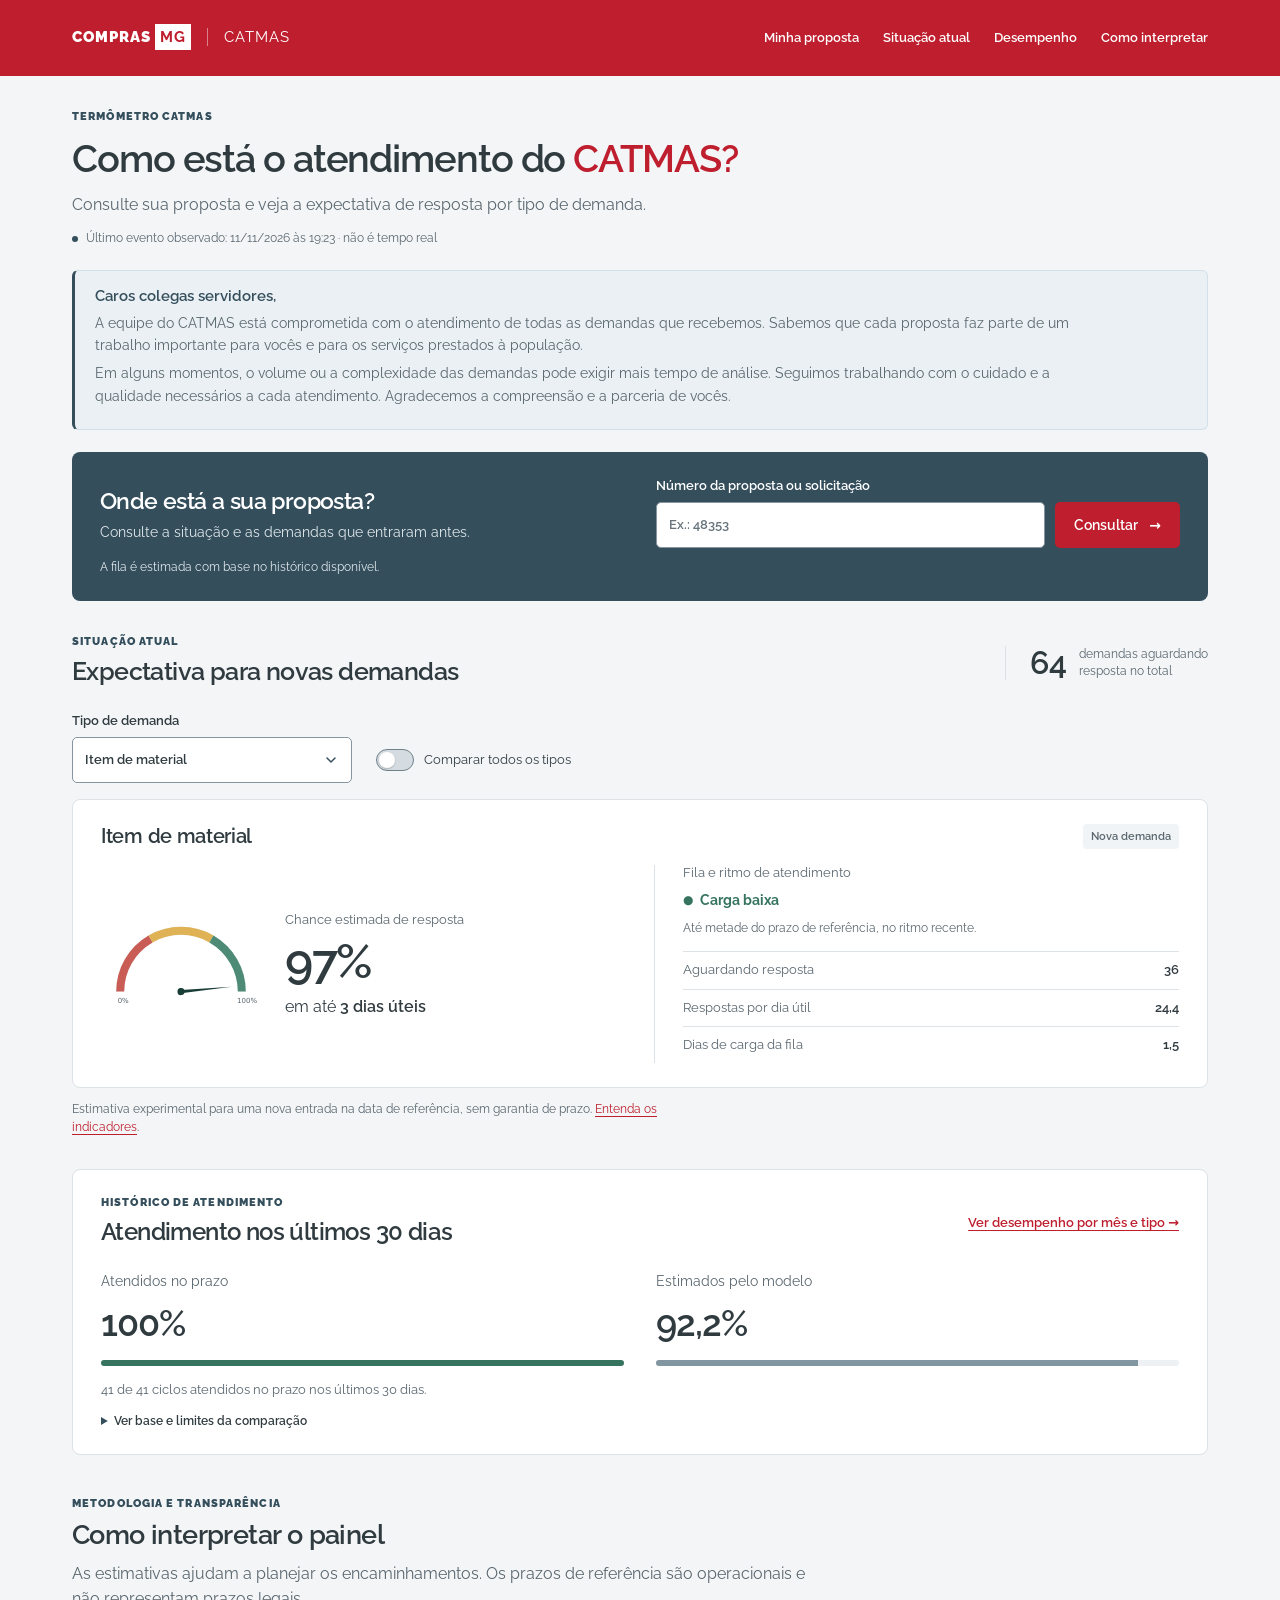
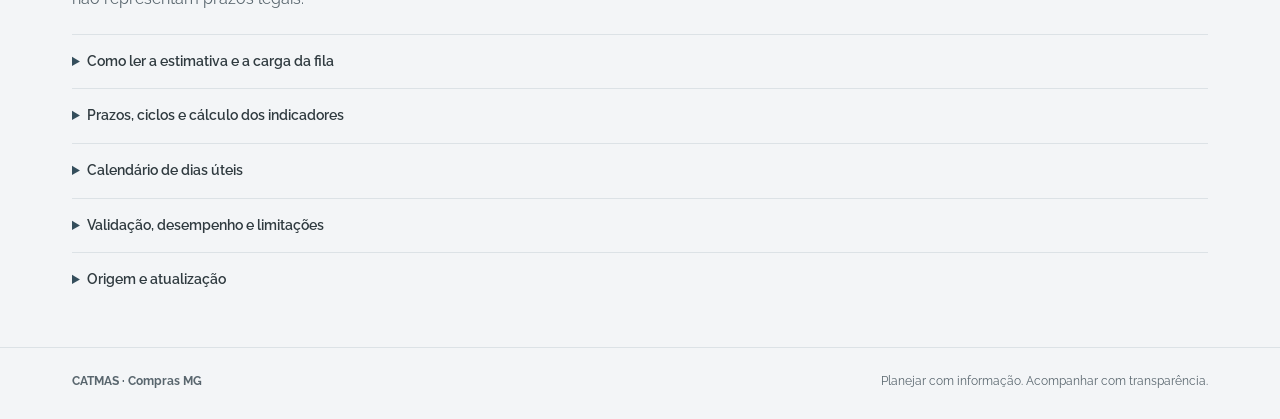
==== index.html @ 9c38213d "Mantém uma única mensagem aos colegas servidores Retoma o tom do texto original em dois parágrafos v" ====
<!doctype html>
<html lang="pt-BR">
<head>
  <meta charset="utf-8">
  <meta name="viewport" content="width=device-width,initial-scale=1">
  <title>Termômetro CATMAS · Compras MG</title>
  <meta name="description" content="Consulte sua proposta e acompanhe a expectativa de resposta e o atendimento do CATMAS de Minas Gerais.">
  <link rel="preconnect" href="https://fonts.googleapis.com">
  <link rel="preconnect" href="https://fonts.gstatic.com" crossorigin>
  <link href="https://fonts.googleapis.com/css2?family=Raleway:wght@400;600;900&display=swap" rel="stylesheet">
  <link rel="stylesheet" href="style.css?v=20261112-mensagem-1">
  <link rel="stylesheet" href="tema-catmas.css?v=20261112-layout-1">
</head>
<body>
<a class="skip-link" href="#conteudo">Ir para o conteúdo</a>
<header><div class="header-inner"><a href="./" class="brand" aria-label="Compras MG · CATMAS">COMPRAS <b>MG</b><span>CATMAS</span></a><nav aria-label="Navegação principal"><a href="#consulta">Minha proposta</a><a href="#indicadores">Situação atual</a><a href="acompanhamento.html">Desempenho</a><a href="#metodo">Como interpretar</a></nav></div></header>
<main id="conteudo">
  <section class="intro" aria-labelledby="page-title">
    <div class="eyebrow">TERMÔMETRO CATMAS</div>
    <h1 id="page-title">Como está o atendimento do <em>CATMAS?</em></h1>
    <p>Consulte sua proposta e veja a expectativa de resposta por tipo de demanda.</p>
    <div class="stamp"><span class="dot" aria-hidden="true"></span><span id="reference" role="status">Carregando dados…</span></div>
  </section>

  <aside class="team-message" aria-labelledby="team-message-title">
    <h2 id="team-message-title">Caros colegas servidores,</h2>
    <p>A equipe do CATMAS está comprometida com o atendimento de todas as demandas que recebemos. Sabemos que cada proposta faz parte de um trabalho importante para vocês e para os serviços prestados à população.</p>
    <p>Em alguns momentos, o volume ou a complexidade das demandas pode exigir mais tempo de análise. Seguimos trabalhando com o cuidado e a qualidade necessários a cada atendimento. Agradecemos a compreensão e a parceria de vocês.</p>
  </aside>

  <section class="lookup" id="consulta" aria-labelledby="lookup-title">
    <div><h2 id="lookup-title">Onde está a sua proposta?</h2><p>Consulte a situação e as demandas que entraram antes.</p></div>
    <form id="form"><label for="number">Número da proposta ou solicitação<input id="number" name="numero" inputmode="numeric" pattern="[0-9]+" required placeholder="Ex.: 48353" maxlength="20" aria-describedby="lookup-help"></label><button type="submit" disabled>Consultar <span aria-hidden="true">→</span></button></form>
    <p class="lookup-help" id="lookup-help">A fila é estimada com base no histórico disponível.</p>
    <div id="answer" role="status" aria-live="polite"></div>
  </section>

  <section class="indicators" id="indicadores" aria-labelledby="indicators-title">
    <div class="section-heading"><div><div class="eyebrow">SITUAÇÃO ATUAL</div><h2 id="indicators-title">Expectativa para novas demandas</h2></div><p class="totalqueue"><strong id="allQueue">—</strong><span>demandas aguardando<br> resposta no total</span></p></div>
    <div class="view-controls"><label id="kindChoice" for="gaugeKind">Tipo de demanda<select id="gaugeKind"><option value="item_material">Item de material</option><option value="item_servico">Item de serviço</option><option value="material">Material</option><option value="servico">Serviço</option><option value="alteracao">Solicitação de alteração</option></select></label><label class="show-all-control"><input type="checkbox" id="showAll" role="switch" aria-controls="gaugeDashboard"><span>Comparar todos os tipos</span></label></div>
    <div class="dashboard single-view" id="gaugeDashboard" aria-busy="true">
      <article class="gaugecard" data-kind="item_material" aria-labelledby="title-item_material">
        <div class="cardhead"><h3 id="title-item_material">Item de material</h3><span class="card-kicker">Nova demanda</span></div>
        <div class="forecast">
          <div class="forecast-main">
            <div class="gaugewrap"><svg viewBox="0 0 500 290" role="img" aria-label="Item de material: aguardando dados"><path d="M60 230 A190 190 0 0 1 440 230" fill="none" stroke="#e7ece9" stroke-width="25"/><path d="M60 230 A190 190 0 0 1 155 65.45" fill="none" stroke="#c95c55" stroke-width="25"/><path d="M155 65.45 A190 190 0 0 1 345 65.45" fill="none" stroke="#dfb256" stroke-width="25"/><path d="M345 65.45 A190 190 0 0 1 440 230" fill="none" stroke="#4e8b76" stroke-width="25"/><g data-field="needle" visibility="hidden" style="transform-origin:250px 230px"><path d="M245 230 L250 71 L255 230Z" fill="#193d37"/><circle cx="250" cy="230" r="11" fill="#193d37"/></g><text x="52" y="266" class="tick">0%</text><text x="425" y="266" class="tick">100%</text></svg></div>
            <div class="gaugevalue"><span>Chance estimada de resposta</span><strong data-field="prob">—</strong><span class="deadline-context">em até <b data-field="deadline">—</b></span></div>
          </div>
        </div>
        <div class="cardload">
          <div class="loadheading"><h4>Fila e ritmo de atendimento</h4><div class="loadstatus" data-field="loadStatus"><span aria-hidden="true">●</span><strong data-field="loadLabel">Carregando…</strong></div></div>
          <p class="load-description" data-field="loadDesc"></p>
          <dl><div><dt>Aguardando resposta</dt><dd data-field="queue">—</dd></div><div><dt>Respostas por dia útil</dt><dd data-field="capacity">—</dd></div><div><dt>Dias de carga da fila</dt><dd data-field="loadDays">—</dd></div></dl>
        </div>
      </article>
      <article class="gaugecard" data-kind="item_servico" aria-labelledby="title-item_servico" hidden>
        <div class="cardhead"><h3 id="title-item_servico">Item de serviço</h3><span class="card-kicker">Nova demanda</span></div>
        <div class="forecast">
          <div class="forecast-main">
            <div class="gaugewrap"><svg viewBox="0 0 500 290" role="img" aria-label="Item de serviço: aguardando dados"><path d="M60 230 A190 190 0 0 1 440 230" fill="none" stroke="#e7ece9" stroke-width="25"/><path d="M60 230 A190 190 0 0 1 155 65.45" fill="none" stroke="#c95c55" stroke-width="25"/><path d="M155 65.45 A190 190 0 0 1 345 65.45" fill="none" stroke="#dfb256" stroke-width="25"/><path d="M345 65.45 A190 190 0 0 1 440 230" fill="none" stroke="#4e8b76" stroke-width="25"/><g data-field="needle" visibility="hidden" style="transform-origin:250px 230px"><path d="M245 230 L250 71 L255 230Z" fill="#193d37"/><circle cx="250" cy="230" r="11" fill="#193d37"/></g><text x="52" y="266" class="tick">0%</text><text x="425" y="266" class="tick">100%</text></svg></div>
            <div class="gaugevalue"><span>Chance estimada de resposta</span><strong data-field="prob">—</strong><span class="deadline-context">em até <b data-field="deadline">—</b></span></div>
          </div>
        </div>
        <div class="cardload">
          <div class="loadheading"><h4>Fila e ritmo de atendimento</h4><div class="loadstatus" data-field="loadStatus"><span aria-hidden="true">●</span><strong data-field="loadLabel">Carregando…</strong></div></div>
          <p class="load-description" data-field="loadDesc"></p>
          <dl><div><dt>Aguardando resposta</dt><dd data-field="queue">—</dd></div><div><dt>Respostas por dia útil</dt><dd data-field="capacity">—</dd></div><div><dt>Dias de carga da fila</dt><dd data-field="loadDays">—</dd></div></dl>
        </div>
      </article>
      <article class="gaugecard" data-kind="material" aria-labelledby="title-material" hidden>
        <div class="cardhead"><h3 id="title-material">Material</h3><span class="card-kicker">Nova demanda</span></div>
        <div class="forecast">
          <div class="forecast-main">
            <div class="gaugewrap"><svg viewBox="0 0 500 290" role="img" aria-label="Material: aguardando dados"><path d="M60 230 A190 190 0 0 1 440 230" fill="none" stroke="#e7ece9" stroke-width="25"/><path d="M60 230 A190 190 0 0 1 155 65.45" fill="none" stroke="#c95c55" stroke-width="25"/><path d="M155 65.45 A190 190 0 0 1 345 65.45" fill="none" stroke="#dfb256" stroke-width="25"/><path d="M345 65.45 A190 190 0 0 1 440 230" fill="none" stroke="#4e8b76" stroke-width="25"/><g data-field="needle" visibility="hidden" style="transform-origin:250px 230px"><path d="M245 230 L250 71 L255 230Z" fill="#193d37"/><circle cx="250" cy="230" r="11" fill="#193d37"/></g><text x="52" y="266" class="tick">0%</text><text x="425" y="266" class="tick">100%</text></svg></div>
            <div class="gaugevalue"><span>Chance estimada de resposta</span><strong data-field="prob">—</strong><span class="deadline-context">em até <b data-field="deadline">—</b></span></div>
          </div>
        </div>
        <div class="cardload">
          <div class="loadheading"><h4>Fila e ritmo de atendimento</h4><div class="loadstatus" data-field="loadStatus"><span aria-hidden="true">●</span><strong data-field="loadLabel">Carregando…</strong></div></div>
          <p class="load-description" data-field="loadDesc"></p>
          <dl><div><dt>Aguardando resposta</dt><dd data-field="queue">—</dd></div><div><dt>Respostas por dia útil</dt><dd data-field="capacity">—</dd></div><div><dt>Dias de carga da fila</dt><dd data-field="loadDays">—</dd></div></dl>
        </div>
      </article>
      <article class="gaugecard" data-kind="servico" aria-labelledby="title-servico" hidden>
        <div class="cardhead"><h3 id="title-servico">Serviço</h3><span class="card-kicker">Nova demanda</span></div>
        <div class="forecast">
          <div class="forecast-main">
            <div class="gaugewrap"><svg viewBox="0 0 500 290" role="img" aria-label="Serviço: aguardando dados"><path d="M60 230 A190 190 0 0 1 440 230" fill="none" stroke="#e7ece9" stroke-width="25"/><path d="M60 230 A190 190 0 0 1 155 65.45" fill="none" stroke="#c95c55" stroke-width="25"/><path d="M155 65.45 A190 190 0 0 1 345 65.45" fill="none" stroke="#dfb256" stroke-width="25"/><path d="M345 65.45 A190 190 0 0 1 440 230" fill="none" stroke="#4e8b76" stroke-width="25"/><g data-field="needle" visibility="hidden" style="transform-origin:250px 230px"><path d="M245 230 L250 71 L255 230Z" fill="#193d37"/><circle cx="250" cy="230" r="11" fill="#193d37"/></g><text x="52" y="266" class="tick">0%</text><text x="425" y="266" class="tick">100%</text></svg></div>
            <div class="gaugevalue"><span>Chance estimada de resposta</span><strong data-field="prob">—</strong><span class="deadline-context">em até <b data-field="deadline">—</b></span></div>
          </div>
        </div>
        <div class="cardload">
          <div class="loadheading"><h4>Fila e ritmo de atendimento</h4><div class="loadstatus" data-field="loadStatus"><span aria-hidden="true">●</span><strong data-field="loadLabel">Carregando…</strong></div></div>
          <p class="load-description" data-field="loadDesc"></p>
          <dl><div><dt>Aguardando resposta</dt><dd data-field="queue">—</dd></div><div><dt>Respostas por dia útil</dt><dd data-field="capacity">—</dd></div><div><dt>Dias de carga da fila</dt><dd data-field="loadDays">—</dd></div></dl>
        </div>
      </article>
      <article class="gaugecard" data-kind="alteracao" aria-labelledby="title-alteracao" hidden>
        <div class="cardhead"><h3 id="title-alteracao">Solicitação de alteração</h3><span class="card-kicker">Nova demanda</span></div>
        <div class="forecast">
          <div class="forecast-main">
            <div class="gaugewrap"><svg viewBox="0 0 500 290" role="img" aria-label="Solicitação de alteração: aguardando dados"><path d="M60 230 A190 190 0 0 1 440 230" fill="none" stroke="#e7ece9" stroke-width="25"/><path d="M60 230 A190 190 0 0 1 155 65.45" fill="none" stroke="#c95c55" stroke-width="25"/><path d="M155 65.45 A190 190 0 0 1 345 65.45" fill="none" stroke="#dfb256" stroke-width="25"/><path d="M345 65.45 A190 190 0 0 1 440 230" fill="none" stroke="#4e8b76" stroke-width="25"/><g data-field="needle" visibility="hidden" style="transform-origin:250px 230px"><path d="M245 230 L250 71 L255 230Z" fill="#193d37"/><circle cx="250" cy="230" r="11" fill="#193d37"/></g><text x="52" y="266" class="tick">0%</text><text x="425" y="266" class="tick">100%</text></svg></div>
            <div class="gaugevalue"><span>Chance estimada de resposta</span><strong data-field="prob">—</strong><span class="deadline-context">em até <b data-field="deadline">—</b></span></div>
          </div>
        </div>
        <div class="cardload">
          <div class="loadheading"><h4>Fila e ritmo de atendimento</h4><div class="loadstatus" data-field="loadStatus"><span aria-hidden="true">●</span><strong data-field="loadLabel">Carregando…</strong></div></div>
          <p class="load-description" data-field="loadDesc"></p>
          <dl><div><dt>Aguardando resposta</dt><dd data-field="queue">—</dd></div><div><dt>Respostas por dia útil</dt><dd data-field="capacity">—</dd></div><div><dt>Dias de carga da fila</dt><dd data-field="loadDays">—</dd></div></dl>
        </div>
      </article>
    </div>
    <p class="indicator-note">Estimativa experimental para uma nova entrada na data de referência, sem garantia de prazo. <a href="#metodo">Entenda os indicadores</a>.</p>
  </section>

  <section class="performance-summary" aria-labelledby="performance-title">
    <div class="section-heading"><div><div class="eyebrow">HISTÓRICO DE ATENDIMENTO</div><h2 id="performance-title">Atendimento nos últimos 30 dias</h2></div><a class="text-link" href="acompanhamento.html">Ver desempenho por mês e tipo <span aria-hidden="true">→</span></a></div>
    <div class="performance-rates">
      <div class="rate-metric"><span>Atendidos no prazo</span><strong id="performance-actual">—</strong><div class="rate-track" aria-hidden="true"><span id="performance-actual-bar"></span></div></div>
      <div class="rate-metric expected"><span>Estimados pelo modelo</span><strong id="performance-expected">—</strong><div class="rate-track" aria-hidden="true"><span id="performance-expected-bar"></span></div></div>
    </div>
    <p id="performance-number" role="status">Carregando resultado…</p>
    <details class="comparison-details"><summary>Ver base e limites da comparação</summary><p id="performance-context"></p></details>
  </section>
<section class="history" id="carga-historica" hidden><div class="cardhead"><div><div class="eyebrow">CARGA DA EQUIPE AO LONGO DO TEMPO</div><h2>Histórico diário das bandeiras</h2><p>Quantos dias de trabalho a fila representa, considerando o ritmo de respostas dos 28 dias anteriores.</p></div><label class="selector">Período<select id="loadPeriod"><option value="90">Últimos 90 dias</option><option value="365">Últimos 365 dias</option><option value="0">Desde 2023</option></select></label></div><div class="legend loadlegend"><span><i style="background:#4e8b76"></i>Baixa: até metade do prazo</span><span><i style="background:#ac7c17"></i>Atenção: até o prazo</span><span><i style="background:#b34e47"></i>Elevada: acima do prazo</span></div><p id="loadReference" class="scrollhint" aria-live="polite">Carregando histórico…</p><p class="scrollhint">Deslize para os lados. Passe sobre os pontos para consultar os valores. Cada gráfico tem sua própria escala vertical, em dias de carga.</p><div id="dailyScroll" class="chartscroll" tabindex="0" role="region" aria-label="Histórico diário por tipo com rolagem horizontal"><div id="dailyCharts"></div></div><details><summary>Consultar valores diários</summary><div id="dailyTable" class="chartscroll"></div></details><p class="small">Histórico reconstruído a partir dos eventos do sistema, não de medições salvas em cada dia. Dias concluídos usam o fechamento do dia; o último usa o horário de referência e pode estar incompleto. Lacunas indicam ausência de capacidade observada para estimar a carga. A carga não é uma probabilidade nem uma promessa de atendimento.</p></section>

  <section class="method" id="metodo" aria-labelledby="method-title">
    <div class="eyebrow">METODOLOGIA E TRANSPARÊNCIA</div><h2 id="method-title">Como interpretar o painel</h2>
    <p class="lead">As estimativas ajudam a planejar os encaminhamentos. Os prazos de referência são operacionais e não representam prazos legais.</p>
    <details><summary>Como ler a estimativa e a carga da fila</summary><p>A chance de resposta se refere a uma nova demanda do tipo selecionado. Não é uma previsão individual para uma proposta que já está na fila.</p><p>A carga mostra quantos dias de trabalho a fila representa, no ritmo recente. Inclui demandas em análise e exclui períodos com o demandante. A fila é reconstruída pelo histórico e pode divergir do cadastro atual. As faixas de carga são provisórias e não representam probabilidades.</p></details>
    <details><summary>Prazos, ciclos e cálculo dos indicadores</summary><p>Cada envio para análise inicia um ciclo. O tempo com o demandante fica fora da contagem da equipe.</p><div class="methodgrid"><article><span>01</span><h3>O que conta como resposta</h3><p>Aprovação, reprovação e devolução para correção encerram o ciclo. Reenviar após uma correção inicia outro ciclo. Gerar o código depois da aprovação não é uma segunda resposta.</p></article><article><span>02</span><h3>O relógio do atendimento</h3><p>Itens e alterações: 3 dias úteis. Materiais e serviços: 5. O dia inicial é excluído. Edições suspendem o relógio e a presença na fila, preservando o tempo anterior. A associação do código 3 à edição ainda aguarda validação.</p></article><article><span>03</span><h3>O que alimenta a previsão</h3><p>Tipo, fila total e do tipo, entradas e respostas nos 7 e 28 dias anteriores e capacidade recente. Nenhuma resposta futura é usada como informação de chegada. O velocímetro mostra uma estimativa experimental para uma nova demanda.</p></article><article><span>04</span><h3>Como lemos a bandeira</h3><p>Dias de carga = fila do tipo ÷ respostas por dia útil nos últimos 28 dias corridos. Verde: até metade do prazo; amarelo: até o prazo; vermelho: acima do prazo. Sem capacidade observada, o indicador fica indisponível. Esses limites são provisórios e não representam probabilidade.</p></article></div></details>
<details><summary>Calendário de dias úteis</summary><p>Excluímos fins de semana, feriados nacionais (20/11 somente desde 2024), 15/08 e 08/12 em Belo Horizonte, Paixão e Corpus Christi, Carnaval de segunda a quarta, 24 e 31/12. Feriados na terça emendam segunda; na quinta, sexta. O Dia do Servidor vai para a segunda ou sexta mais próxima de 28/10; em empate, sexta. São regras operacionais acordadas, não a reconstrução de todos os atos anuais de expediente.</p><p>Pausas intradiárias são descontadas proporcionalmente ao dia útil de calendário, sem supor jornada de trabalho. Respostas após o vencimento permanecem atrasadas em dias não úteis.</p></details>
<details><summary>Validação, desempenho e limitações</summary><p>Treinamento final: 2023 a junho/2025. Calibração: julho a dezembro/2025. Teste: 6.664 ciclos de janeiro a setembro/2026. Erro Brier: 0,06664 no modelo, 0,06606 na média por tipo e 0,07230 na média geral (menor é melhor). O modelo não demonstrou ganho sobre a média por tipo e a precisão varia entre grupos.</p><p>Retiradas e casos sem resultado conhecido foram separados. Demanda e capacidade mudam ao longo do tempo. Há poucos exemplos de alguns tipos. A fila é reconstruída pelo histórico e pode divergir do cadastro atual. Demandas anteriores não representam posição garantida, pois prioridades e especialidades não foram mapeadas.</p></details>
<details><summary>Origem e atualização</summary><p>Dados do Portal de Compras no datalake da Prodemge. A referência exibida é o último evento observado, não uma certificação de sincronização completa. As cargas estão agendadas diariamente para 6h e 12h30, horário de Brasília. A execução depende da disponibilidade do computador e da conexão à rede. Em falhas, a página preserva a última carga válida e sua data.</p><p>A publicação usa somente número, tipo, situação e marcos de atendimento; não contém nomes de pessoas, mensagens dos analistas ou credenciais.</p></details>

  </section>
</main>
<footer><div class="footer-inner"><strong>CATMAS · Compras MG</strong><span>Planejar com informação. Acompanhar com transparência.</span></div></footer>
<noscript><p class="noscript-note">Ative o JavaScript para carregar os indicadores e consultar sua proposta. A metodologia permanece disponível nesta página.</p></noscript>
<script src="app.js?v=20261112-layout-1"></script>
<script type="module" src="resumo-desempenho.js?v=20261112-layout-1"></script>
<script src="visualizacao.js?v=2"></script>
</body>
</html>
---- style.css ----
:root {
  --ink: #303b40;
  --muted: #59666e;
  --line: #dce2e6;
  --paper: #f3f5f7;
  --accent: #fce8ea;
  --brand: #be1e2d;
  --slate: #344e5c;
  --green: #36745f;
}
* { box-sizing: border-box; }
[hidden] { display: none !important; }
html { scroll-behavior: smooth; scroll-padding-top: 24px; }
body { margin: 0; color: var(--ink); background: var(--paper); font: 16px/1.55 'Raleway', system-ui, sans-serif; }
a { color: var(--brand); text-underline-offset: 3px; }
a:hover { text-decoration-thickness: 2px; }
:focus-visible { outline: 3px solid var(--brand); outline-offset: 4px; }
header { background: var(--brand); color: #fff; }
.header-inner, main, .footer-inner { width: 100%; max-width: 1200px; margin: auto; padding-right: 32px; padding-left: 32px; }
.header-inner { display: flex; align-items: center; justify-content: space-between; gap: 24px; min-height: 76px; padding-top: 16px; padding-bottom: 16px; }
.brand { color: #fff; font-size: 15px; font-weight: 900; letter-spacing: 1px; text-decoration: none; white-space: nowrap; }
.brand b { color: var(--brand); background: #fff; padding: 4px 5px; }
.brand span { border-left: 1px solid #ffffff70; margin-left: 16px; padding-left: 16px; font-weight: 400; }
nav { display: flex; flex-wrap: wrap; gap: 8px 24px; }
nav a { color: #fff; font-size: 13px; font-weight: 600; text-decoration: none; padding: 6px 0; }
nav a:hover { text-decoration: underline; }
header :focus-visible { outline-color: #fff; }
.skip-link { position: absolute; top: -80px; left: 16px; z-index: 10; background: #fff; padding: 12px 20px; border-radius: 4px; }
.skip-link:focus { top: 10px; }
.intro { padding: 32px 0 22px; }
.eyebrow { color: var(--slate); font-size: 11px; font-weight: 900; letter-spacing: 1.1px; }
h1, h2, h3, h4 { color: var(--ink); line-height: 1.25; text-wrap: balance; }
h1 { font-size: clamp(27px, 3.2vw, 38px); font-weight: 600; letter-spacing: -1.1px; margin: 10px 0 10px; }
h1 em { color: var(--brand); font-style: normal; }
h2 { font-size: 25px; letter-spacing: -.6px; font-weight: 600; margin: 6px 0; }
h3 { font-size: 20px; letter-spacing: -.3px; font-weight: 600; margin: 0; }
p { color: var(--muted); }
.intro > p { margin: 8px 0 12px; max-width: 72ch; }
.stamp { display: flex; align-items: baseline; gap: 8px; font-size: 12px; color: var(--muted); }
.dot { width: 6px; height: 6px; border-radius: 50%; background: var(--slate); flex-shrink: 0; }
.team-message { margin: 0 0 22px; padding: 16px 20px; border: 1px solid #d4e0e7; border-left: 3px solid var(--slate); border-radius: 6px; background: #eaf0f3; }
.team-message h2 { margin: 0 0 6px; color: var(--slate); font-size: 15px; font-weight: 600; letter-spacing: 0; text-wrap: wrap; }
.team-message p { max-width: 110ch; margin: 6px 0; font-size: 14px; line-height: 1.6; }
.team-message details { padding: 8px 0 0; border: 0; font-size: 13px; }
.team-message summary { color: var(--slate); }
.team-message details p { margin-top: 12px; }
section { min-width: 0; }
label { display: block; font-size: 13px; font-weight: 600; }
select, input { display: block; width: 100%; min-height: 46px; margin-top: 6px; padding: 10px 12px; border: 1px solid #87959f; border-radius: 5px; color: var(--ink); background: #fff; font: inherit; }
select { appearance: none; padding-right: 36px; background-image: url("data:image/svg+xml,%3Csvg xmlns='http://www.w3.org/2000/svg' width='16' height='16' viewBox='0 0 16 16'%3E%3Cpath d='m4 6 4 4 4-4' fill='none' stroke='%23344e5c' stroke-width='1.5' stroke-linecap='round'/%3E%3C/svg%3E"); background-repeat: no-repeat; background-position: right 12px center; }
input::placeholder { color: #67747c; opacity: 1; }
button { min-height: 46px; border: 1px solid transparent; border-radius: 5px; padding: 10px 18px; color: #fff; background: var(--brand); cursor: pointer; font: 600 14px 'Raleway', system-ui, sans-serif; }
button:hover { filter: brightness(.94); }
button:disabled { opacity: .55; cursor: default; }
.lookup { display: grid; grid-template-columns: 1fr 1fr; gap: 0 32px; align-items: center; padding: 24px 28px; margin: 0 0 32px; border-radius: 8px; background: var(--slate); color: #fff; }
.lookup h2 { color: #fff; font-size: 23px; }
.lookup p { color: #e2e9ed; font-size: 14px; margin: 6px 0 0; }
.lookup form { display: flex; gap: 10px; align-items: end; }
.lookup label { flex: 1; min-width: 0; }
.lookup button { white-space: nowrap; }
.lookup button span { margin-left: 8px; }
.lookup .lookup-help { grid-column: 1/-1; font-size: 12px; margin-top: 10px; }
#answer { grid-column: 1/-1; display: grid; gap: 12px; }
#answer:empty { display: none; }
#answer:not(:empty) { margin-top: 16px; }
.result { border: 1px solid #81949e; border-radius: 6px; padding: 16px; }
.result h3 { color: #fff; font-size: 17px; margin: 0 0 8px; }
.result p { margin: 6px 0; }
.section-heading { display: flex; align-items: center; justify-content: space-between; gap: 16px 24px; margin-bottom: 18px; }
.totalqueue { display: flex; align-items: center; flex-shrink: 0; gap: 12px; margin: 0; padding-left: 24px; border-left: 1px solid var(--line); }
.totalqueue strong { font-size: 32px; font-weight: 600; line-height: 1; color: var(--ink); font-variant-numeric: tabular-nums; }
.totalqueue span { font-size: 12px; line-height: 1.4; }
.view-controls { display: flex; align-items: end; flex-wrap: wrap; gap: 16px 24px; margin: 0 0 16px; }
#kindChoice { width: 280px; max-width: 100%; }
.show-all-control { display: inline-flex; align-items: center; gap: 10px; min-height: 46px; font-size: 13px; font-weight: 400; cursor: pointer; }
.show-all-control input { appearance: none; position: relative; width: 38px; height: 22px; min-height: 22px; margin: 0; padding: 0; border: 1px solid #71818c; border-radius: 20px; background: #d4dce1; cursor: pointer; }
.show-all-control input::after { content: ''; position: absolute; width: 16px; height: 16px; border-radius: 50%; background: #fff; top: 2px; left: 2px; box-shadow: 0 1px 2px #0003; }
.show-all-control input:checked { background: var(--brand); border-color: var(--brand); }
.show-all-control input:checked::after { left: 18px; }
.dashboard { display: grid; grid-template-columns: repeat(3, minmax(0, 1fr)); gap: 16px; }
.dashboard.single-view { grid-template-columns: minmax(0, 1fr); }
.gaugecard { min-width: 0; display: flex; flex-direction: column; border: 1px solid var(--line); border-radius: 8px; padding: 20px; background: #fff; }
.cardhead { display: flex; align-items: start; justify-content: space-between; gap: 12px; }
.gaugecard .cardhead { min-height: 52px; }
.card-kicker { flex-shrink: 0; font-size: 11px; font-weight: 600; padding: 4px 8px; background: #f1f4f6; color: var(--muted); border-radius: 4px; }
.forecast { padding: 16px 0 20px; }
.forecast-main { display: flex; align-items: center; gap: 20px; }
.gaugewrap { flex: 0 0 112px; }
.gaugewrap svg { width: 100%; height: auto; display: block; }
.tick { font: 22px system-ui; fill: var(--muted); }
[data-field="needle"] { transition: transform .7s; }
.gaugevalue { min-width: 0; }
.gaugevalue > span { display: block; color: var(--muted); font-size: 12px; line-height: 1.5; }
.gaugevalue > strong { display: block; font-size: 42px; font-weight: 600; line-height: 1.2; letter-spacing: -1.5px; font-variant-numeric: tabular-nums; margin: 4px 0; }
.gaugevalue .deadline-context { font-size: 14px; color: var(--ink); }
.deadline-context b { font-weight: 600; }
.cardload { border-top: 1px solid var(--line); padding-top: 18px; margin-top: auto; }
.loadheading h4 { font-size: 13px; color: var(--muted); font-weight: 400; margin: 0 0 8px; }
.loadstatus { display: flex; align-items: center; gap: 7px; font-size: 14px; }
.loadstatus > span { font-size: 12px; }
.loadstatus[data-level="0"] { color: var(--green); }
.loadstatus[data-level="1"] { color: #8a620e; }
.loadstatus[data-level="2"] { color: #ab3c35; }
.loadstatus[data-level="3"] { color: var(--muted); }
.load-description { font-size: 12px; line-height: 1.5; margin: 8px 0 14px; min-height: 36px; }
dl { margin: 0; }
dl > div { display: flex; justify-content: space-between; align-items: baseline; gap: 12px; border-top: 1px solid var(--line); padding: 8px 0; font-size: 13px; }
dt { color: var(--muted); }
dd { margin: 0; font-weight: 600; font-variant-numeric: tabular-nums; }
.single-view .gaugecard { display: grid; grid-template-columns: 1fr 1fr; gap: 0 28px; padding: 24px 28px; }
.single-view .cardhead { grid-column: 1/-1; min-height: 0; margin-bottom: 16px; }
.single-view .forecast { display: flex; align-items: center; padding: 0; }
.single-view .forecast-main { gap: 24px; }
.single-view .gaugewrap { flex-basis: 160px; }
.single-view .gaugevalue > strong { font-size: 48px; }
.single-view .gaugevalue > span { font-size: 13px; }
.single-view .gaugevalue .deadline-context { font-size: 16px; }
.single-view .cardload { border-top: 0; border-left: 1px solid var(--line); padding: 0 0 0 28px; margin-top: 0; }
.single-view .load-description { min-height: 0; }
.indicator-note { margin: 12px 0 0; color: var(--muted); font-size: 12px; max-width: 90ch; }
.performance-summary { background: #fff; border: 1px solid var(--line); border-radius: 8px; padding: 24px 28px; margin: 32px 0; }
.performance-summary h2 { font-size: 24px; }
.text-link { font-size: 13px; font-weight: 600; }
.performance-rates { display: grid; grid-template-columns: 1fr 1fr; gap: 32px; }
.rate-metric > span { display: block; color: var(--muted); font-size: 14px; }
.rate-metric > strong { display: block; font-size: 36px; font-weight: 600; letter-spacing: -1px; margin: 3px 0 8px; font-variant-numeric: tabular-nums; }
.rate-track { height: 6px; border-radius: 4px; background: #edf1f3; overflow: hidden; }
.rate-track span { display: block; width: 0; height: 100%; background: var(--green); }
.expected .rate-track span { background: #8296a2; }
#performance-number { font-size: 13px; margin: 14px 0 0; }
.comparison-details { font-size: 12px; border-top: 0; padding: 12px 0 0; }
.comparison-details p { max-width: 90ch; }
.method { margin: 40px 0; }
.method > h2 { font-size: 27px; }
.lead { max-width: 76ch; margin: 10px 0 22px; }
details { border-top: 1px solid var(--line); padding: 16px 0; font-size: 14px; }
summary { cursor: pointer; font-weight: 600; color: var(--ink); }
summary::marker { color: var(--slate); }
details > p { max-width: 80ch; margin: 12px 0; }
.methodgrid { display: grid; grid-template-columns: 1fr 1fr; gap: 20px 32px; margin: 24px 0 8px; max-width: 960px; }
.methodgrid article > span { font-size: 12px; color: var(--muted); }
.methodgrid h3 { font-size: 16px; margin: 6px 0; }
.methodgrid p { font-size: 14px; margin: 8px 0; }
.small { font-size: 12px; line-height: 1.6; }
footer { border-top: 1px solid var(--line); }
.footer-inner { display: flex; align-items: center; justify-content: space-between; gap: 16px; padding-top: 24px; padding-bottom: 28px; color: var(--muted); font-size: 12px; }
.noscript-note { max-width: 1136px; margin: 24px auto; padding: 16px; border: 1px solid var(--line); }
/* The optional daily history retains its existing controls and horizontal scroll. */
.history { background: #fff; border: 1px solid var(--line); border-radius: 8px; padding: 24px; margin: 28px 0; }
.history .cardhead p, .scrollhint { font-size: 12px; }
.selector { min-width: 175px; }
.legend { display: flex; flex-wrap: wrap; gap: 12px 22px; margin: 20px 0; font-size: 12px; }
.legend span { display: flex; gap: 7px; align-items: center; }
.legend i { width: 10px; height: 10px; border-radius: 2px; }
.chartscroll { overflow-x: auto; overscroll-behavior-x: contain; padding-bottom: 12px; }
.dailyrow { width: max-content; min-width: 100%; border-top: 1px solid var(--line); padding-top: 14px; }
.dailyrow h3 { position: sticky; left: 0; width: fit-content; max-width: 85vw; background: #fff; margin: 0 0 8px; font-size: 14px; }
.dailyrow svg { display: block; }
.dailyrow circle { cursor: help; }
.dailyrow .dailyaxis { position: sticky; left: 0; margin-top: -165px; background: #fff; pointer-events: none; }
#dailyTable { max-height: 420px; }
table { width: 100%; border-collapse: collapse; font-size: 13px; }
th, td { text-align: left; border-bottom: 1px solid var(--line); padding: 12px; }
@media (max-width: 1100px) {
  .dashboard { grid-template-columns: repeat(2, minmax(0, 1fr)); }
  .single-view .gaugewrap { flex-basis: 128px; }
}
@media (max-width: 800px) {
  .header-inner { flex-wrap: wrap; gap: 10px; }
  .lookup { grid-template-columns: 1fr; gap: 12px; }
  .lookup .lookup-help { margin-top: 0; }
  .section-heading { flex-wrap: wrap; }
  .single-view .gaugecard { grid-template-columns: minmax(0, 1fr); gap: 20px; }
  .single-view .cardhead { margin-bottom: 0; }
  .single-view .forecast-main { width: 100%; gap: 24px; }
  .single-view .cardload { border-left: 0; border-top: 1px solid var(--line); padding: 18px 0 0; }
  .single-view .gaugewrap { flex-basis: 160px; }
}
@media (max-width: 560px) {
  .header-inner, main, .footer-inner { padding-left: 20px; padding-right: 20px; }
  .header-inner { padding-top: 14px; padding-bottom: 12px; }
  nav { display: grid; grid-template-columns: repeat(2, max-content); gap: 0 20px; }
  nav a { font-size: 12px; min-height: 36px; display: inline-flex; align-items: center; }
  .intro { padding: 26px 0 20px; }
  h1 { letter-spacing: -.7px; }
  .intro > p { font-size: 15px; }
  h2 { font-size: 23px; }
  .lookup { padding: 20px; margin-bottom: 28px; }
  .lookup h2 { font-size: 22px; }
  .lookup form { flex-wrap: wrap; }
  .lookup label { flex-basis: 100%; }
  .lookup button { width: 100%; }
  .totalqueue { border-left: 0; padding-left: 0; }
  .totalqueue br { display: none; }
  .totalqueue strong { font-size: 28px; }
  .view-controls { gap: 8px; }
  #kindChoice { width: 100%; }
  .dashboard { grid-template-columns: minmax(0, 1fr); }
  .gaugecard, .single-view .gaugecard { padding: 20px; }
  .single-view .gaugewrap { flex-basis: 112px; }
  .single-view .forecast-main { gap: 16px; }
  .single-view .gaugevalue > strong { font-size: 42px; }
  .single-view .gaugevalue > span { font-size: 12px; }
  .single-view .gaugevalue .deadline-context { font-size: 14px; }
  .cardhead { flex-wrap: wrap; }
  .gaugecard .cardhead { min-height: 0; }
  .card-kicker { display: none; }
  .performance-summary { padding: 20px; }
  .performance-summary h2 { font-size: 23px; }
  .performance-rates { gap: 20px; }
  .rate-metric > span { font-size: 12px; }
  .rate-metric > strong { font-size: 30px; }
  .methodgrid { grid-template-columns: 1fr; gap: 12px; }
  .footer-inner { align-items: start; flex-direction: column; gap: 8px; }
}
@media (max-width: 360px) {
  .header-inner, main, .footer-inner { padding-left: 16px; padding-right: 16px; }
  .gaugewrap, .single-view .gaugewrap { flex-basis: 88px; }
  .forecast-main, .single-view .forecast-main { gap: 12px; }
  .gaugecard, .single-view .gaugecard { padding: 16px; }
  .performance-rates { grid-template-columns: 1fr; }
}
@media (prefers-reduced-motion: reduce) {
  html { scroll-behavior: auto; }
  [data-field="needle"] { transition: none; }
}
---- tema-catmas.css ----
/* Identidade visual compartilhada com o Compras MG. */
:root { --brand: #be1e2d; --slate: #344e5c; }
body { font-family: 'Raleway', system-ui, sans-serif; }
header { background: var(--brand); }
.brand, header nav a { color: #fff; }
.brand b { background: #fff; color: var(--brand); }
h1 em, a { color: var(--brand); }
.eyebrow { color: var(--slate); }
.lookup { background: var(--slate); }
.lookup h2 { color: #fff; }
.lookup button { background: var(--brand); color: #fff; }
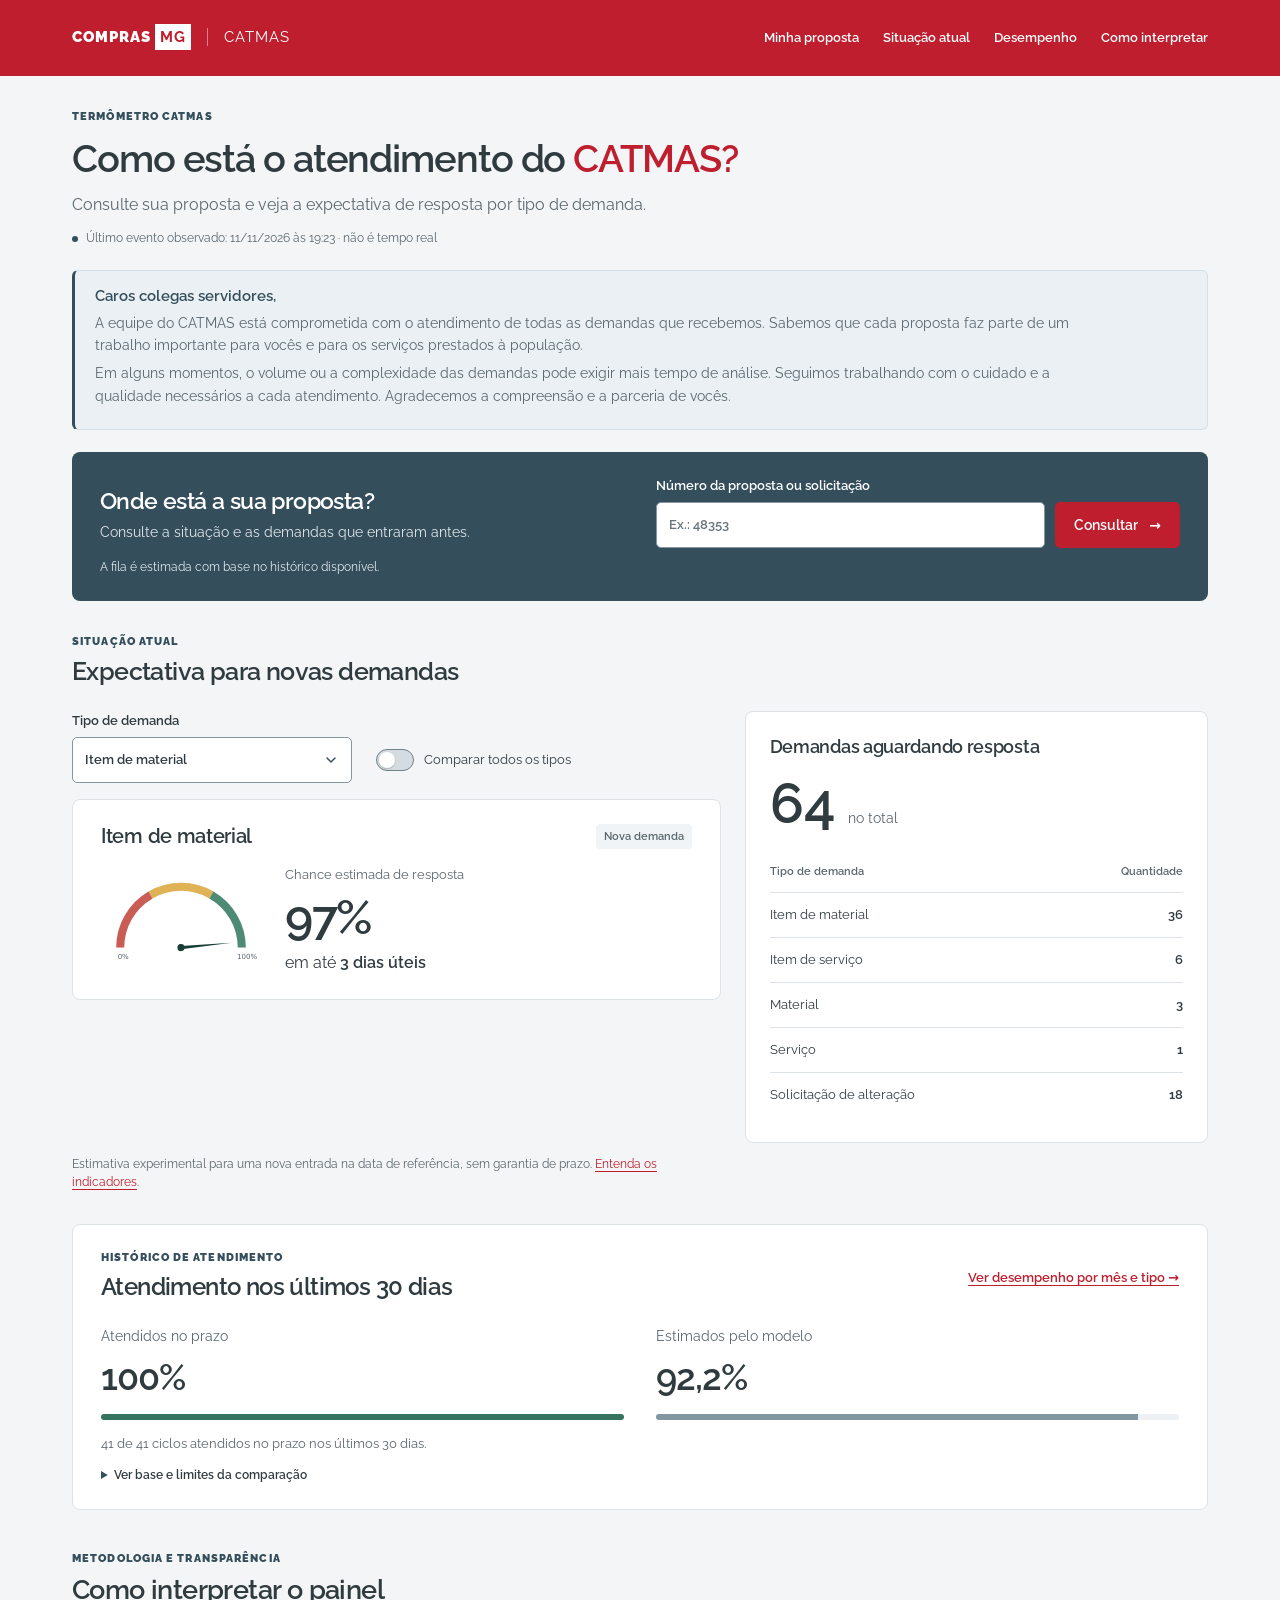
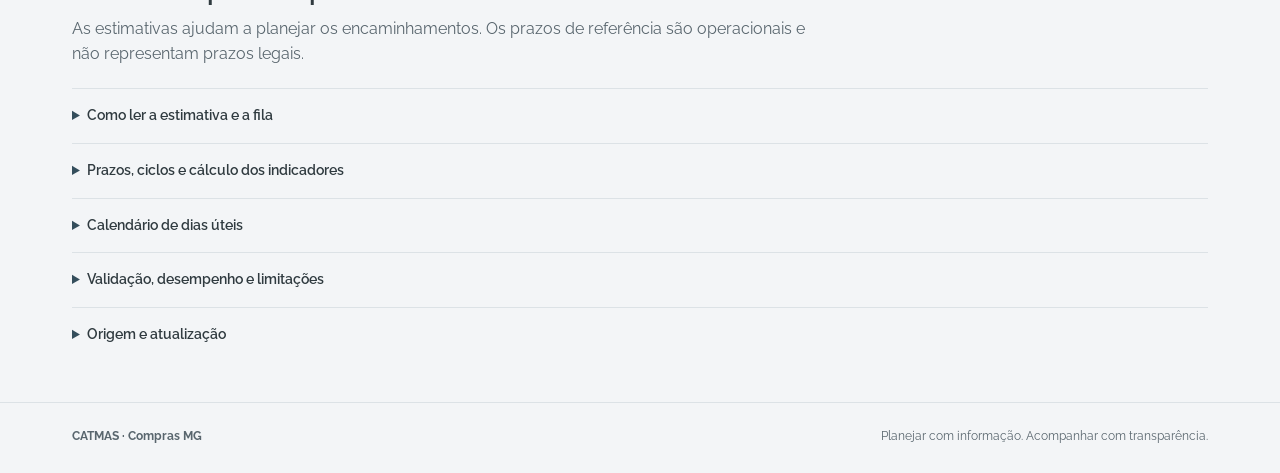
==== commit 900e8261: "Simplifica situação atual com quadro único de demandas aguardando resposta" ====
--- a/index.html
+++ b/index.html
@@ -8,7 +8,7 @@
   <link rel="preconnect" href="https://fonts.googleapis.com">
   <link rel="preconnect" href="https://fonts.gstatic.com" crossorigin>
   <link href="https://fonts.googleapis.com/css2?family=Raleway:wght@400;600;900&display=swap" rel="stylesheet">
-  <link rel="stylesheet" href="style.css?v=20261112-mensagem-1">
+  <link rel="stylesheet" href="style.css?v=20261113-fila-1">
   <link rel="stylesheet" href="tema-catmas.css?v=20261112-layout-1">
 </head>
 <body>
@@ -36,7 +36,8 @@
   </section>
 
   <section class="indicators" id="indicadores" aria-labelledby="indicators-title">
-    <div class="section-heading"><div><div class="eyebrow">SITUAÇÃO ATUAL</div><h2 id="indicators-title">Expectativa para novas demandas</h2></div><p class="totalqueue"><strong id="allQueue">—</strong><span>demandas aguardando<br> resposta no total</span></p></div>
+    <div class="section-heading"><div><div class="eyebrow">SITUAÇÃO ATUAL</div><h2 id="indicators-title">Expectativa para novas demandas</h2></div></div>
+    <div class="indicators-layout"><div class="forecast-panel">
     <div class="view-controls"><label id="kindChoice" for="gaugeKind">Tipo de demanda<select id="gaugeKind"><option value="item_material">Item de material</option><option value="item_servico">Item de serviço</option><option value="material">Material</option><option value="servico">Serviço</option><option value="alteracao">Solicitação de alteração</option></select></label><label class="show-all-control"><input type="checkbox" id="showAll" role="switch" aria-controls="gaugeDashboard"><span>Comparar todos os tipos</span></label></div>
     <div class="dashboard single-view" id="gaugeDashboard" aria-busy="true">
       <article class="gaugecard" data-kind="item_material" aria-labelledby="title-item_material">
@@ -47,11 +48,7 @@
             <div class="gaugevalue"><span>Chance estimada de resposta</span><strong data-field="prob">—</strong><span class="deadline-context">em até <b data-field="deadline">—</b></span></div>
           </div>
         </div>
-        <div class="cardload">
-          <div class="loadheading"><h4>Fila e ritmo de atendimento</h4><div class="loadstatus" data-field="loadStatus"><span aria-hidden="true">●</span><strong data-field="loadLabel">Carregando…</strong></div></div>
-          <p class="load-description" data-field="loadDesc"></p>
-          <dl><div><dt>Aguardando resposta</dt><dd data-field="queue">—</dd></div><div><dt>Respostas por dia útil</dt><dd data-field="capacity">—</dd></div><div><dt>Dias de carga da fila</dt><dd data-field="loadDays">—</dd></div></dl>
-        </div>
+
       </article>
       <article class="gaugecard" data-kind="item_servico" aria-labelledby="title-item_servico" hidden>
         <div class="cardhead"><h3 id="title-item_servico">Item de serviço</h3><span class="card-kicker">Nova demanda</span></div>
@@ -61,11 +58,7 @@
             <div class="gaugevalue"><span>Chance estimada de resposta</span><strong data-field="prob">—</strong><span class="deadline-context">em até <b data-field="deadline">—</b></span></div>
           </div>
         </div>
-        <div class="cardload">
-          <div class="loadheading"><h4>Fila e ritmo de atendimento</h4><div class="loadstatus" data-field="loadStatus"><span aria-hidden="true">●</span><strong data-field="loadLabel">Carregando…</strong></div></div>
-          <p class="load-description" data-field="loadDesc"></p>
-          <dl><div><dt>Aguardando resposta</dt><dd data-field="queue">—</dd></div><div><dt>Respostas por dia útil</dt><dd data-field="capacity">—</dd></div><div><dt>Dias de carga da fila</dt><dd data-field="loadDays">—</dd></div></dl>
-        </div>
+
       </article>
       <article class="gaugecard" data-kind="material" aria-labelledby="title-material" hidden>
         <div class="cardhead"><h3 id="title-material">Material</h3><span class="card-kicker">Nova demanda</span></div>
@@ -75,11 +68,7 @@
             <div class="gaugevalue"><span>Chance estimada de resposta</span><strong data-field="prob">—</strong><span class="deadline-context">em até <b data-field="deadline">—</b></span></div>
           </div>
         </div>
-        <div class="cardload">
-          <div class="loadheading"><h4>Fila e ritmo de atendimento</h4><div class="loadstatus" data-field="loadStatus"><span aria-hidden="true">●</span><strong data-field="loadLabel">Carregando…</strong></div></div>
-          <p class="load-description" data-field="loadDesc"></p>
-          <dl><div><dt>Aguardando resposta</dt><dd data-field="queue">—</dd></div><div><dt>Respostas por dia útil</dt><dd data-field="capacity">—</dd></div><div><dt>Dias de carga da fila</dt><dd data-field="loadDays">—</dd></div></dl>
-        </div>
+
       </article>
       <article class="gaugecard" data-kind="servico" aria-labelledby="title-servico" hidden>
         <div class="cardhead"><h3 id="title-servico">Serviço</h3><span class="card-kicker">Nova demanda</span></div>
@@ -89,11 +78,7 @@
             <div class="gaugevalue"><span>Chance estimada de resposta</span><strong data-field="prob">—</strong><span class="deadline-context">em até <b data-field="deadline">—</b></span></div>
           </div>
         </div>
-        <div class="cardload">
-          <div class="loadheading"><h4>Fila e ritmo de atendimento</h4><div class="loadstatus" data-field="loadStatus"><span aria-hidden="true">●</span><strong data-field="loadLabel">Carregando…</strong></div></div>
-          <p class="load-description" data-field="loadDesc"></p>
-          <dl><div><dt>Aguardando resposta</dt><dd data-field="queue">—</dd></div><div><dt>Respostas por dia útil</dt><dd data-field="capacity">—</dd></div><div><dt>Dias de carga da fila</dt><dd data-field="loadDays">—</dd></div></dl>
-        </div>
+
       </article>
       <article class="gaugecard" data-kind="alteracao" aria-labelledby="title-alteracao" hidden>
         <div class="cardhead"><h3 id="title-alteracao">Solicitação de alteração</h3><span class="card-kicker">Nova demanda</span></div>
@@ -103,13 +88,10 @@
             <div class="gaugevalue"><span>Chance estimada de resposta</span><strong data-field="prob">—</strong><span class="deadline-context">em até <b data-field="deadline">—</b></span></div>
           </div>
         </div>
-        <div class="cardload">
-          <div class="loadheading"><h4>Fila e ritmo de atendimento</h4><div class="loadstatus" data-field="loadStatus"><span aria-hidden="true">●</span><strong data-field="loadLabel">Carregando…</strong></div></div>
-          <p class="load-description" data-field="loadDesc"></p>
-          <dl><div><dt>Aguardando resposta</dt><dd data-field="queue">—</dd></div><div><dt>Respostas por dia útil</dt><dd data-field="capacity">—</dd></div><div><dt>Dias de carga da fila</dt><dd data-field="loadDays">—</dd></div></dl>
-        </div>
+
       </article>
     </div>
+    </div><aside class="queue-summary" aria-labelledby="queue-title"><h3 id="queue-title">Demandas aguardando resposta</h3><p class="queue-total"><strong id="allQueue">—</strong><span>no total</span></p><table><thead><tr><th scope="col">Tipo de demanda</th><th scope="col">Quantidade</th></tr></thead><tbody><tr><th scope="row">Item de material</th><td data-queue-kind="item_material">—</td></tr><tr><th scope="row">Item de serviço</th><td data-queue-kind="item_servico">—</td></tr><tr><th scope="row">Material</th><td data-queue-kind="material">—</td></tr><tr><th scope="row">Serviço</th><td data-queue-kind="servico">—</td></tr><tr><th scope="row">Solicitação de alteração</th><td data-queue-kind="alteracao">—</td></tr></tbody></table></aside></div>
     <p class="indicator-note">Estimativa experimental para uma nova entrada na data de referência, sem garantia de prazo. <a href="#metodo">Entenda os indicadores</a>.</p>
   </section>
 
@@ -127,7 +109,7 @@
   <section class="method" id="metodo" aria-labelledby="method-title">
     <div class="eyebrow">METODOLOGIA E TRANSPARÊNCIA</div><h2 id="method-title">Como interpretar o painel</h2>
     <p class="lead">As estimativas ajudam a planejar os encaminhamentos. Os prazos de referência são operacionais e não representam prazos legais.</p>
-    <details><summary>Como ler a estimativa e a carga da fila</summary><p>A chance de resposta se refere a uma nova demanda do tipo selecionado. Não é uma previsão individual para uma proposta que já está na fila.</p><p>A carga mostra quantos dias de trabalho a fila representa, no ritmo recente. Inclui demandas em análise e exclui períodos com o demandante. A fila é reconstruída pelo histórico e pode divergir do cadastro atual. As faixas de carga são provisórias e não representam probabilidades.</p></details>
+    <details><summary>Como ler a estimativa e a fila</summary><p>A chance de resposta se refere a uma nova demanda do tipo selecionado. Não é uma previsão individual para uma proposta que já está na fila.</p><p>A carga mostra quantos dias de trabalho a fila representa, no ritmo recente. Inclui demandas em análise e exclui períodos com o demandante. A fila é reconstruída pelo histórico e pode divergir do cadastro atual. As faixas de carga são provisórias e não representam probabilidades. Os detalhes do cálculo estão na explicação abaixo; a tabela principal apresenta apenas o total e a quantidade por tipo.</p></details>
     <details><summary>Prazos, ciclos e cálculo dos indicadores</summary><p>Cada envio para análise inicia um ciclo. O tempo com o demandante fica fora da contagem da equipe.</p><div class="methodgrid"><article><span>01</span><h3>O que conta como resposta</h3><p>Aprovação, reprovação e devolução para correção encerram o ciclo. Reenviar após uma correção inicia outro ciclo. Gerar o código depois da aprovação não é uma segunda resposta.</p></article><article><span>02</span><h3>O relógio do atendimento</h3><p>Itens e alterações: 3 dias úteis. Materiais e serviços: 5. O dia inicial é excluído. Edições suspendem o relógio e a presença na fila, preservando o tempo anterior. A associação do código 3 à edição ainda aguarda validação.</p></article><article><span>03</span><h3>O que alimenta a previsão</h3><p>Tipo, fila total e do tipo, entradas e respostas nos 7 e 28 dias anteriores e capacidade recente. Nenhuma resposta futura é usada como informação de chegada. O velocímetro mostra uma estimativa experimental para uma nova demanda.</p></article><article><span>04</span><h3>Como lemos a bandeira</h3><p>Dias de carga = fila do tipo ÷ respostas por dia útil nos últimos 28 dias corridos. Verde: até metade do prazo; amarelo: até o prazo; vermelho: acima do prazo. Sem capacidade observada, o indicador fica indisponível. Esses limites são provisórios e não representam probabilidade.</p></article></div></details>
 <details><summary>Calendário de dias úteis</summary><p>Excluímos fins de semana, feriados nacionais (20/11 somente desde 2024), 15/08 e 08/12 em Belo Horizonte, Paixão e Corpus Christi, Carnaval de segunda a quarta, 24 e 31/12. Feriados na terça emendam segunda; na quinta, sexta. O Dia do Servidor vai para a segunda ou sexta mais próxima de 28/10; em empate, sexta. São regras operacionais acordadas, não a reconstrução de todos os atos anuais de expediente.</p><p>Pausas intradiárias são descontadas proporcionalmente ao dia útil de calendário, sem supor jornada de trabalho. Respostas após o vencimento permanecem atrasadas em dias não úteis.</p></details>
 <details><summary>Validação, desempenho e limitações</summary><p>Treinamento final: 2023 a junho/2025. Calibração: julho a dezembro/2025. Teste: 6.664 ciclos de janeiro a setembro/2026. Erro Brier: 0,06664 no modelo, 0,06606 na média por tipo e 0,07230 na média geral (menor é melhor). O modelo não demonstrou ganho sobre a média por tipo e a precisão varia entre grupos.</p><p>Retiradas e casos sem resultado conhecido foram separados. Demanda e capacidade mudam ao longo do tempo. Há poucos exemplos de alguns tipos. A fila é reconstruída pelo histórico e pode divergir do cadastro atual. Demandas anteriores não representam posição garantida, pois prioridades e especialidades não foram mapeadas.</p></details>
@@ -137,7 +119,7 @@
 </main>
 <footer><div class="footer-inner"><strong>CATMAS · Compras MG</strong><span>Planejar com informação. Acompanhar com transparência.</span></div></footer>
 <noscript><p class="noscript-note">Ative o JavaScript para carregar os indicadores e consultar sua proposta. A metodologia permanece disponível nesta página.</p></noscript>
-<script src="app.js?v=20261112-layout-1"></script>
+<script src="app.js?v=20261113-fila-1"></script>
 <script type="module" src="resumo-desempenho.js?v=20261112-layout-1"></script>
 <script src="visualizacao.js?v=2"></script>
 </body>
--- a/style.css
+++ b/style.css
@@ -224,3 +224,23 @@
   html { scroll-behavior: auto; }
   [data-field="needle"] { transition: none; }
 }
+
+/* Quadro único da fila, ao lado da previsão e abaixo dela em telas menores. */
+.indicators-layout { display:grid; grid-template-columns:minmax(0, 1.4fr) minmax(300px, 1fr); gap:24px; align-items:start; }
+.forecast-panel { min-width:0; }
+.indicators-layout .dashboard { grid-template-columns:minmax(0,1fr); }
+.indicators-layout .single-view .gaugecard { display:flex; gap:0; }
+.indicators-layout .single-view .cardhead { margin-bottom:16px; }
+.queue-summary { background:#fff; border:1px solid var(--line); border-radius:8px; padding:24px; }
+.queue-summary h3 { font-size:18px; }
+.queue-total { display:flex; align-items:baseline; gap:12px; margin:16px 0 20px; }
+.queue-total strong { font-size:56px; line-height:1; font-weight:600; color:var(--ink); font-variant-numeric:tabular-nums; }
+.queue-total span { font-size:14px; }
+.queue-summary th, .queue-summary td { padding:12px 0; }
+.queue-summary thead th { font-size:11px; color:var(--muted); font-weight:600; }
+.queue-summary tbody th { font-weight:400; }
+.queue-summary td, .queue-summary thead th:last-child { text-align:right; padding-left:16px; font-variant-numeric:tabular-nums; }
+.queue-summary td { font-weight:600; }
+.queue-summary tbody tr:last-child > * { border-bottom:0; }
+@media (max-width:1000px) { .indicators-layout { grid-template-columns:minmax(0,1fr); } }
+@media (max-width:560px) { .queue-summary { padding:20px; } }
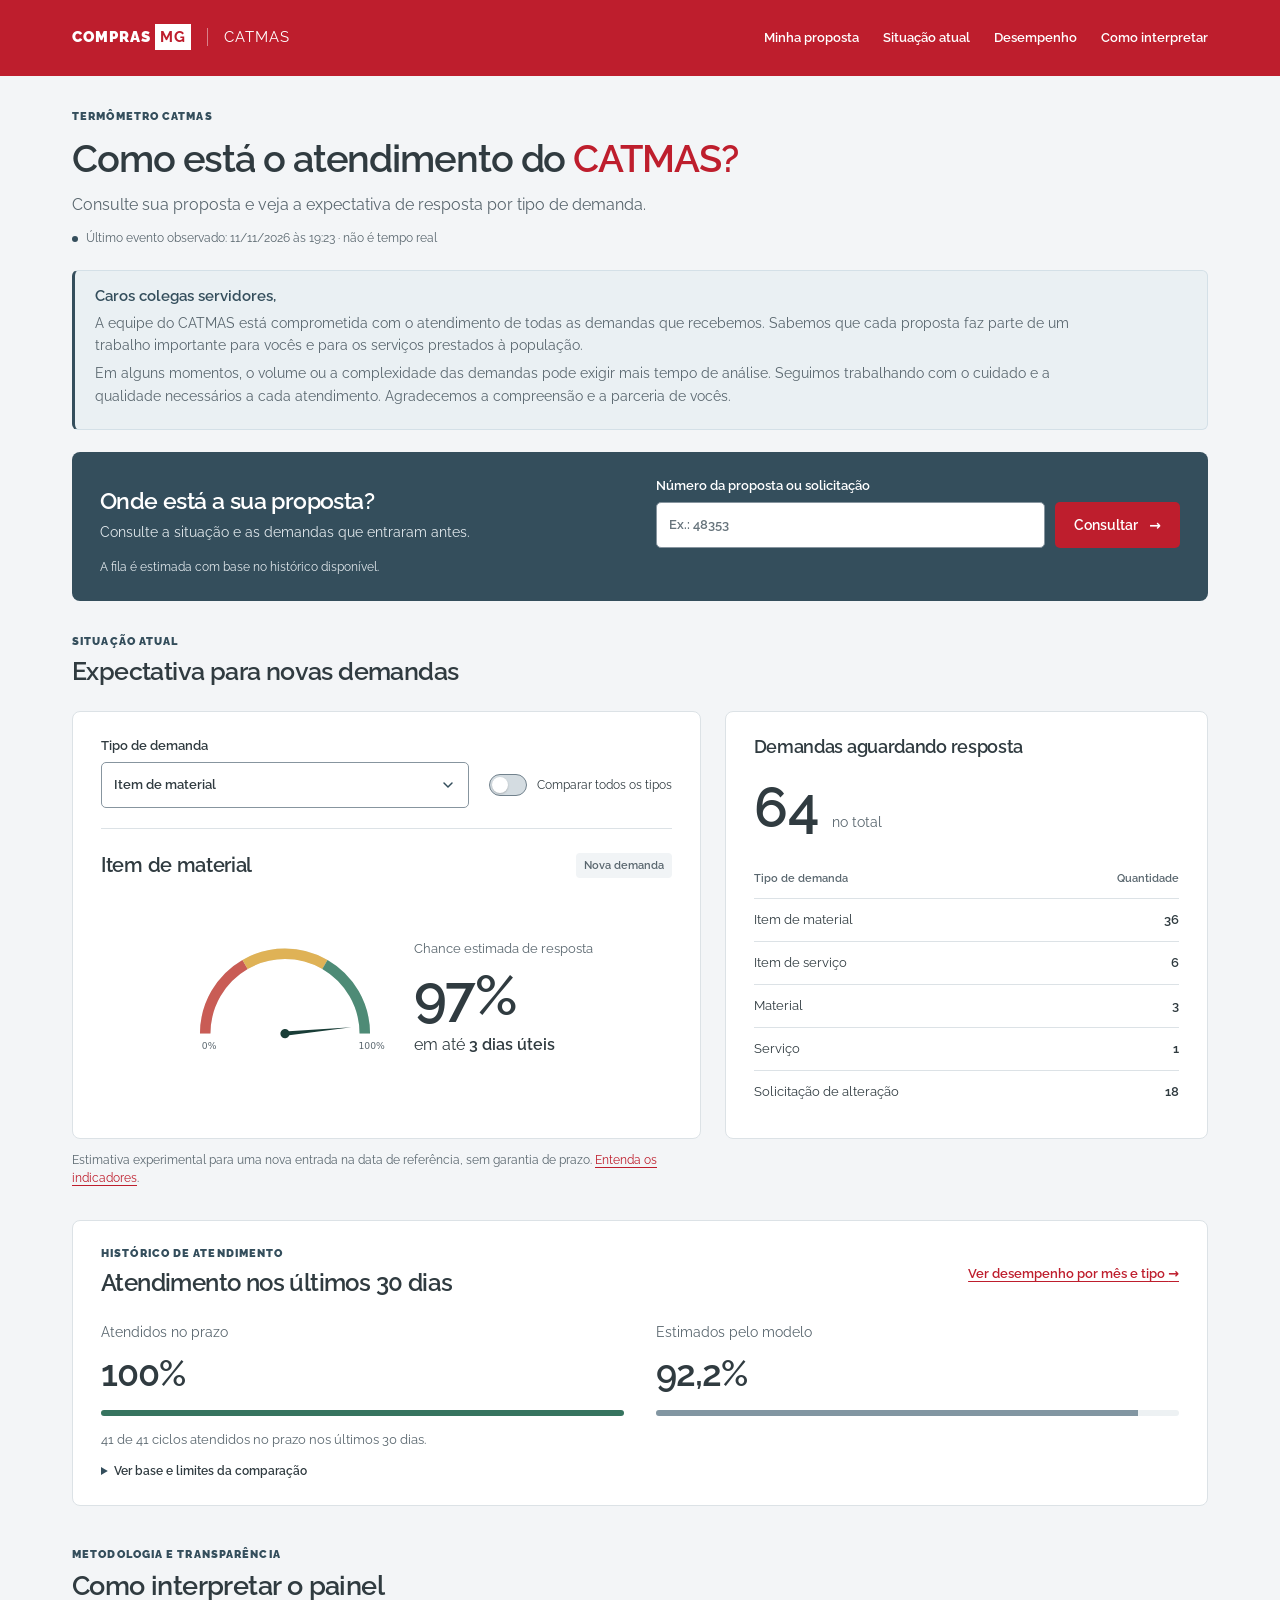
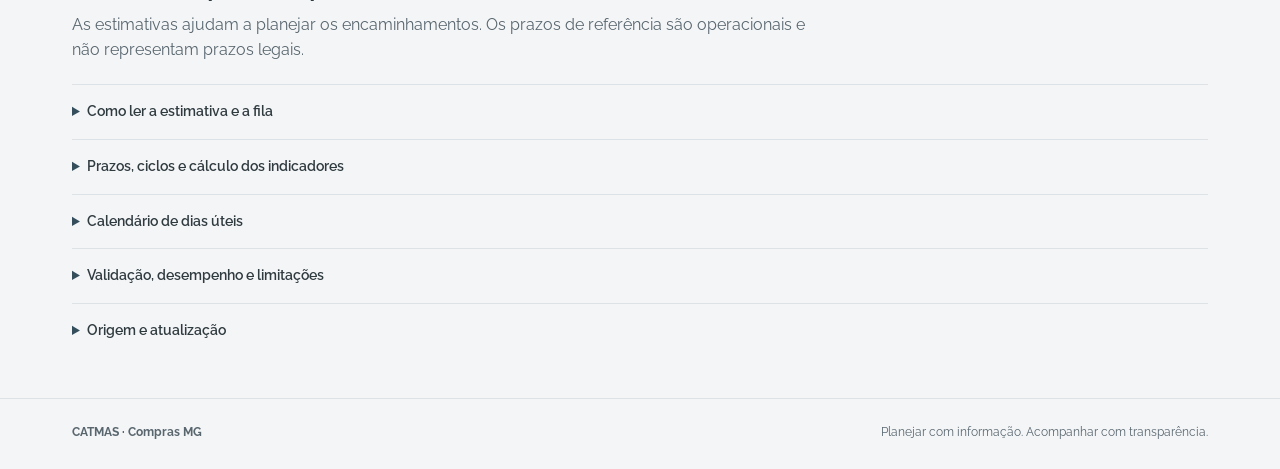
==== commit 6e896d78: "Atualiza versão do layout corrigido" ====
--- a/index.html
+++ b/index.html
@@ -8,7 +8,7 @@
   <link rel="preconnect" href="https://fonts.googleapis.com">
   <link rel="preconnect" href="https://fonts.gstatic.com" crossorigin>
   <link href="https://fonts.googleapis.com/css2?family=Raleway:wght@400;600;900&display=swap" rel="stylesheet">
-  <link rel="stylesheet" href="style.css?v=20261113-fila-1">
+  <link rel="stylesheet" href="style.css?v=20261113-fila-2">
   <link rel="stylesheet" href="tema-catmas.css?v=20261112-layout-1">
 </head>
 <body>
--- a/style.css
+++ b/style.css
@@ -225,22 +225,48 @@
   [data-field="needle"] { transition: none; }
 }
 
-/* Quadro único da fila, ao lado da previsão e abaixo dela em telas menores. */
-.indicators-layout { display:grid; grid-template-columns:minmax(0, 1.4fr) minmax(300px, 1fr); gap:24px; align-items:start; }
-.forecast-panel { min-width:0; }
-.indicators-layout .dashboard { grid-template-columns:minmax(0,1fr); }
-.indicators-layout .single-view .gaugecard { display:flex; gap:0; }
-.indicators-layout .single-view .cardhead { margin-bottom:16px; }
-.queue-summary { background:#fff; border:1px solid var(--line); border-radius:8px; padding:24px; }
+/* Previsão e fila compartilham alinhamento, margens e altura. */
+.indicators-layout { display:grid; grid-template-columns:minmax(0,1.3fr) minmax(320px,1fr); gap:24px; align-items:stretch; }
+.forecast-panel { min-width:0; display:flex; flex-direction:column; padding:24px 28px; background:#fff; border:1px solid var(--line); border-radius:8px; }
+.forecast-panel .view-controls { margin:0; padding-bottom:20px; border-bottom:1px solid var(--line); gap:12px 20px; align-items:end; }
+.forecast-panel #kindChoice { width:230px; flex:1 1 200px; }
+.forecast-panel .show-all-control { font-size:12px; }
+.indicators-layout .dashboard.single-view { flex:1; display:flex; flex-direction:column; }
+.indicators-layout .single-view .gaugecard { flex:1; display:flex; flex-direction:column; padding:24px 0 4px; border:0; background:transparent; }
+.indicators-layout .single-view .cardhead { margin-bottom:20px; min-height:0; }
+.indicators-layout .single-view .forecast { flex:1; display:flex; align-items:center; justify-content:center; padding:8px 0 20px; }
+.indicators-layout .single-view .forecast-main { width:100%; justify-content:center; gap:24px; }
+.indicators-layout .single-view .gaugewrap { flex:0 1 210px; min-width:110px; }
+.indicators-layout .single-view .gaugevalue > strong { font-size:56px; }
+.queue-summary { min-width:0; background:#fff; border:1px solid var(--line); border-radius:8px; padding:24px 28px; }
 .queue-summary h3 { font-size:18px; }
-.queue-total { display:flex; align-items:baseline; gap:12px; margin:16px 0 20px; }
+.queue-total { display:flex; align-items:baseline; gap:12px; margin:20px 0 24px; }
 .queue-total strong { font-size:56px; line-height:1; font-weight:600; color:var(--ink); font-variant-numeric:tabular-nums; }
 .queue-total span { font-size:14px; }
-.queue-summary th, .queue-summary td { padding:12px 0; }
+.queue-summary table { table-layout:fixed; }
+.queue-summary th, .queue-summary td { padding:11px 0; }
 .queue-summary thead th { font-size:11px; color:var(--muted); font-weight:600; }
+.queue-summary thead th:last-child { width:90px; }
 .queue-summary tbody th { font-weight:400; }
-.queue-summary td, .queue-summary thead th:last-child { text-align:right; padding-left:16px; font-variant-numeric:tabular-nums; }
+.queue-summary td, .queue-summary thead th:last-child { text-align:right; padding-left:12px; font-variant-numeric:tabular-nums; }
 .queue-summary td { font-weight:600; }
 .queue-summary tbody tr:last-child > * { border-bottom:0; }
-@media (max-width:1000px) { .indicators-layout { grid-template-columns:minmax(0,1fr); } }
-@media (max-width:560px) { .queue-summary { padding:20px; } }
+.indicators-layout:has(#showAll:checked) { grid-template-columns:minmax(0,1fr); }
+.forecast-panel:has(#showAll:checked) .dashboard { grid-template-columns:repeat(3,minmax(0,1fr)); margin-top:20px; }
+.forecast-panel:has(#showAll:checked) .gaugecard { padding:16px; }
+@media (max-width:1000px) {
+ .indicators-layout { grid-template-columns:minmax(0,1fr); }
+ .indicators-layout .single-view .forecast { padding:16px 0; }
+ .forecast-panel:has(#showAll:checked) .dashboard { grid-template-columns:repeat(2,minmax(0,1fr)); }
+}
+@media (max-width:560px) {
+ .forecast-panel, .queue-summary { padding:20px; }
+ .forecast-panel .view-controls { gap:8px; padding-bottom:16px; }
+ .forecast-panel #kindChoice { flex-basis:100%; width:100%; }
+ .indicators-layout .single-view .cardhead { margin-bottom:8px; }
+ .indicators-layout .single-view .forecast-main { gap:16px; }
+ .indicators-layout .single-view .gaugewrap { flex-basis:130px; min-width:80px; }
+ .indicators-layout .single-view .gaugevalue > strong { font-size:42px; }
+ .forecast-panel:has(#showAll:checked) .dashboard { grid-template-columns:minmax(0,1fr); }
+ .queue-total { margin:16px 0 20px; }
+}
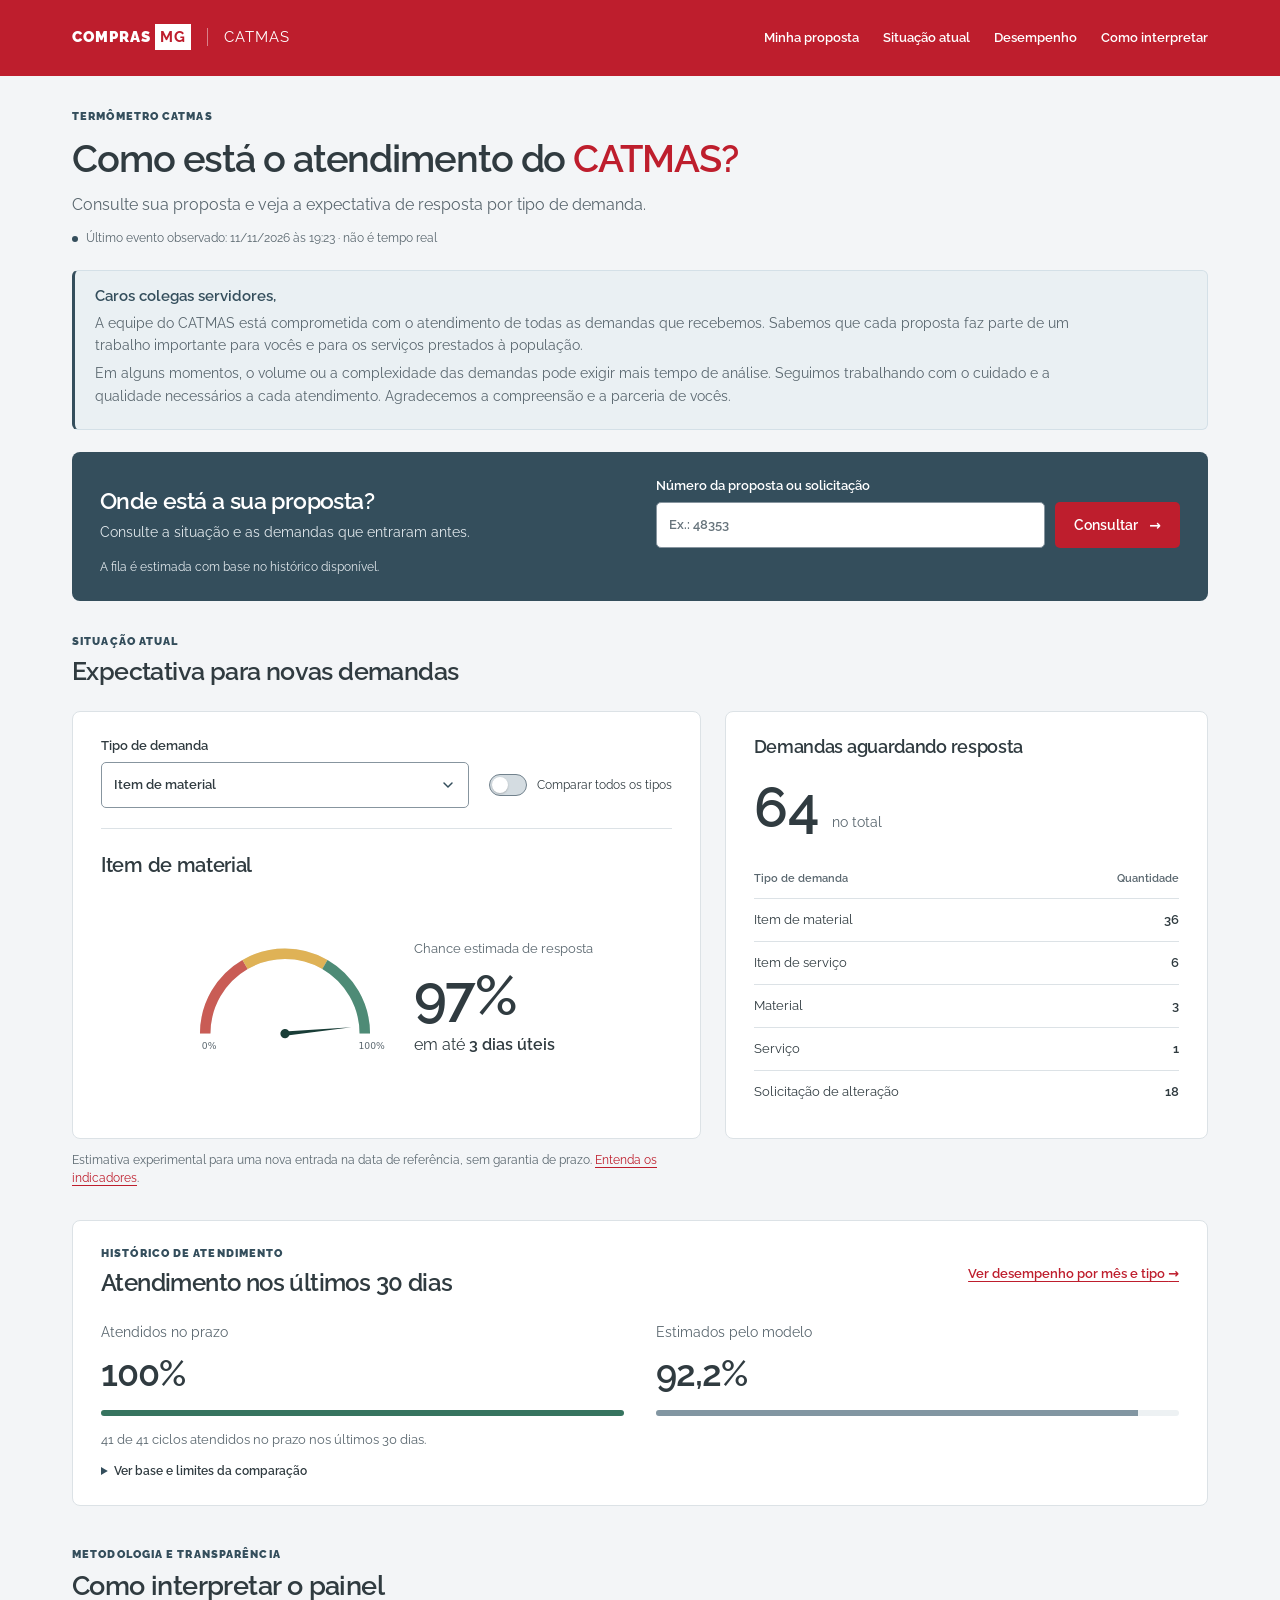
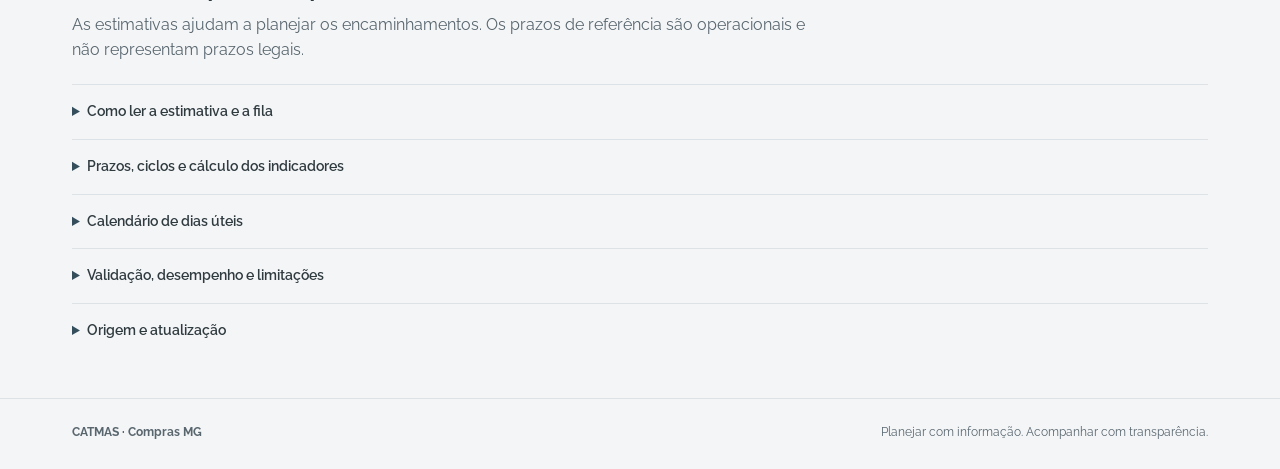
==== commit 8f44c014: "Remove marcador redundante Nova demanda dos cartões" ====
--- a/index.html
+++ b/index.html
@@ -41,7 +41,7 @@
     <div class="view-controls"><label id="kindChoice" for="gaugeKind">Tipo de demanda<select id="gaugeKind"><option value="item_material">Item de material</option><option value="item_servico">Item de serviço</option><option value="material">Material</option><option value="servico">Serviço</option><option value="alteracao">Solicitação de alteração</option></select></label><label class="show-all-control"><input type="checkbox" id="showAll" role="switch" aria-controls="gaugeDashboard"><span>Comparar todos os tipos</span></label></div>
     <div class="dashboard single-view" id="gaugeDashboard" aria-busy="true">
       <article class="gaugecard" data-kind="item_material" aria-labelledby="title-item_material">
-        <div class="cardhead"><h3 id="title-item_material">Item de material</h3><span class="card-kicker">Nova demanda</span></div>
+        <div class="cardhead"><h3 id="title-item_material">Item de material</h3></div>
         <div class="forecast">
           <div class="forecast-main">
             <div class="gaugewrap"><svg viewBox="0 0 500 290" role="img" aria-label="Item de material: aguardando dados"><path d="M60 230 A190 190 0 0 1 440 230" fill="none" stroke="#e7ece9" stroke-width="25"/><path d="M60 230 A190 190 0 0 1 155 65.45" fill="none" stroke="#c95c55" stroke-width="25"/><path d="M155 65.45 A190 190 0 0 1 345 65.45" fill="none" stroke="#dfb256" stroke-width="25"/><path d="M345 65.45 A190 190 0 0 1 440 230" fill="none" stroke="#4e8b76" stroke-width="25"/><g data-field="needle" visibility="hidden" style="transform-origin:250px 230px"><path d="M245 230 L250 71 L255 230Z" fill="#193d37"/><circle cx="250" cy="230" r="11" fill="#193d37"/></g><text x="52" y="266" class="tick">0%</text><text x="425" y="266" class="tick">100%</text></svg></div>
@@ -51,7 +51,7 @@
 
       </article>
       <article class="gaugecard" data-kind="item_servico" aria-labelledby="title-item_servico" hidden>
-        <div class="cardhead"><h3 id="title-item_servico">Item de serviço</h3><span class="card-kicker">Nova demanda</span></div>
+        <div class="cardhead"><h3 id="title-item_servico">Item de serviço</h3></div>
         <div class="forecast">
           <div class="forecast-main">
             <div class="gaugewrap"><svg viewBox="0 0 500 290" role="img" aria-label="Item de serviço: aguardando dados"><path d="M60 230 A190 190 0 0 1 440 230" fill="none" stroke="#e7ece9" stroke-width="25"/><path d="M60 230 A190 190 0 0 1 155 65.45" fill="none" stroke="#c95c55" stroke-width="25"/><path d="M155 65.45 A190 190 0 0 1 345 65.45" fill="none" stroke="#dfb256" stroke-width="25"/><path d="M345 65.45 A190 190 0 0 1 440 230" fill="none" stroke="#4e8b76" stroke-width="25"/><g data-field="needle" visibility="hidden" style="transform-origin:250px 230px"><path d="M245 230 L250 71 L255 230Z" fill="#193d37"/><circle cx="250" cy="230" r="11" fill="#193d37"/></g><text x="52" y="266" class="tick">0%</text><text x="425" y="266" class="tick">100%</text></svg></div>
@@ -61,7 +61,7 @@
 
       </article>
       <article class="gaugecard" data-kind="material" aria-labelledby="title-material" hidden>
-        <div class="cardhead"><h3 id="title-material">Material</h3><span class="card-kicker">Nova demanda</span></div>
+        <div class="cardhead"><h3 id="title-material">Material</h3></div>
         <div class="forecast">
           <div class="forecast-main">
             <div class="gaugewrap"><svg viewBox="0 0 500 290" role="img" aria-label="Material: aguardando dados"><path d="M60 230 A190 190 0 0 1 440 230" fill="none" stroke="#e7ece9" stroke-width="25"/><path d="M60 230 A190 190 0 0 1 155 65.45" fill="none" stroke="#c95c55" stroke-width="25"/><path d="M155 65.45 A190 190 0 0 1 345 65.45" fill="none" stroke="#dfb256" stroke-width="25"/><path d="M345 65.45 A190 190 0 0 1 440 230" fill="none" stroke="#4e8b76" stroke-width="25"/><g data-field="needle" visibility="hidden" style="transform-origin:250px 230px"><path d="M245 230 L250 71 L255 230Z" fill="#193d37"/><circle cx="250" cy="230" r="11" fill="#193d37"/></g><text x="52" y="266" class="tick">0%</text><text x="425" y="266" class="tick">100%</text></svg></div>
@@ -71,7 +71,7 @@
 
       </article>
       <article class="gaugecard" data-kind="servico" aria-labelledby="title-servico" hidden>
-        <div class="cardhead"><h3 id="title-servico">Serviço</h3><span class="card-kicker">Nova demanda</span></div>
+        <div class="cardhead"><h3 id="title-servico">Serviço</h3></div>
         <div class="forecast">
           <div class="forecast-main">
             <div class="gaugewrap"><svg viewBox="0 0 500 290" role="img" aria-label="Serviço: aguardando dados"><path d="M60 230 A190 190 0 0 1 440 230" fill="none" stroke="#e7ece9" stroke-width="25"/><path d="M60 230 A190 190 0 0 1 155 65.45" fill="none" stroke="#c95c55" stroke-width="25"/><path d="M155 65.45 A190 190 0 0 1 345 65.45" fill="none" stroke="#dfb256" stroke-width="25"/><path d="M345 65.45 A190 190 0 0 1 440 230" fill="none" stroke="#4e8b76" stroke-width="25"/><g data-field="needle" visibility="hidden" style="transform-origin:250px 230px"><path d="M245 230 L250 71 L255 230Z" fill="#193d37"/><circle cx="250" cy="230" r="11" fill="#193d37"/></g><text x="52" y="266" class="tick">0%</text><text x="425" y="266" class="tick">100%</text></svg></div>
@@ -81,7 +81,7 @@
 
       </article>
       <article class="gaugecard" data-kind="alteracao" aria-labelledby="title-alteracao" hidden>
-        <div class="cardhead"><h3 id="title-alteracao">Solicitação de alteração</h3><span class="card-kicker">Nova demanda</span></div>
+        <div class="cardhead"><h3 id="title-alteracao">Solicitação de alteração</h3></div>
         <div class="forecast">
           <div class="forecast-main">
             <div class="gaugewrap"><svg viewBox="0 0 500 290" role="img" aria-label="Solicitação de alteração: aguardando dados"><path d="M60 230 A190 190 0 0 1 440 230" fill="none" stroke="#e7ece9" stroke-width="25"/><path d="M60 230 A190 190 0 0 1 155 65.45" fill="none" stroke="#c95c55" stroke-width="25"/><path d="M155 65.45 A190 190 0 0 1 345 65.45" fill="none" stroke="#dfb256" stroke-width="25"/><path d="M345 65.45 A190 190 0 0 1 440 230" fill="none" stroke="#4e8b76" stroke-width="25"/><g data-field="needle" visibility="hidden" style="transform-origin:250px 230px"><path d="M245 230 L250 71 L255 230Z" fill="#193d37"/><circle cx="250" cy="230" r="11" fill="#193d37"/></g><text x="52" y="266" class="tick">0%</text><text x="425" y="266" class="tick">100%</text></svg></div>
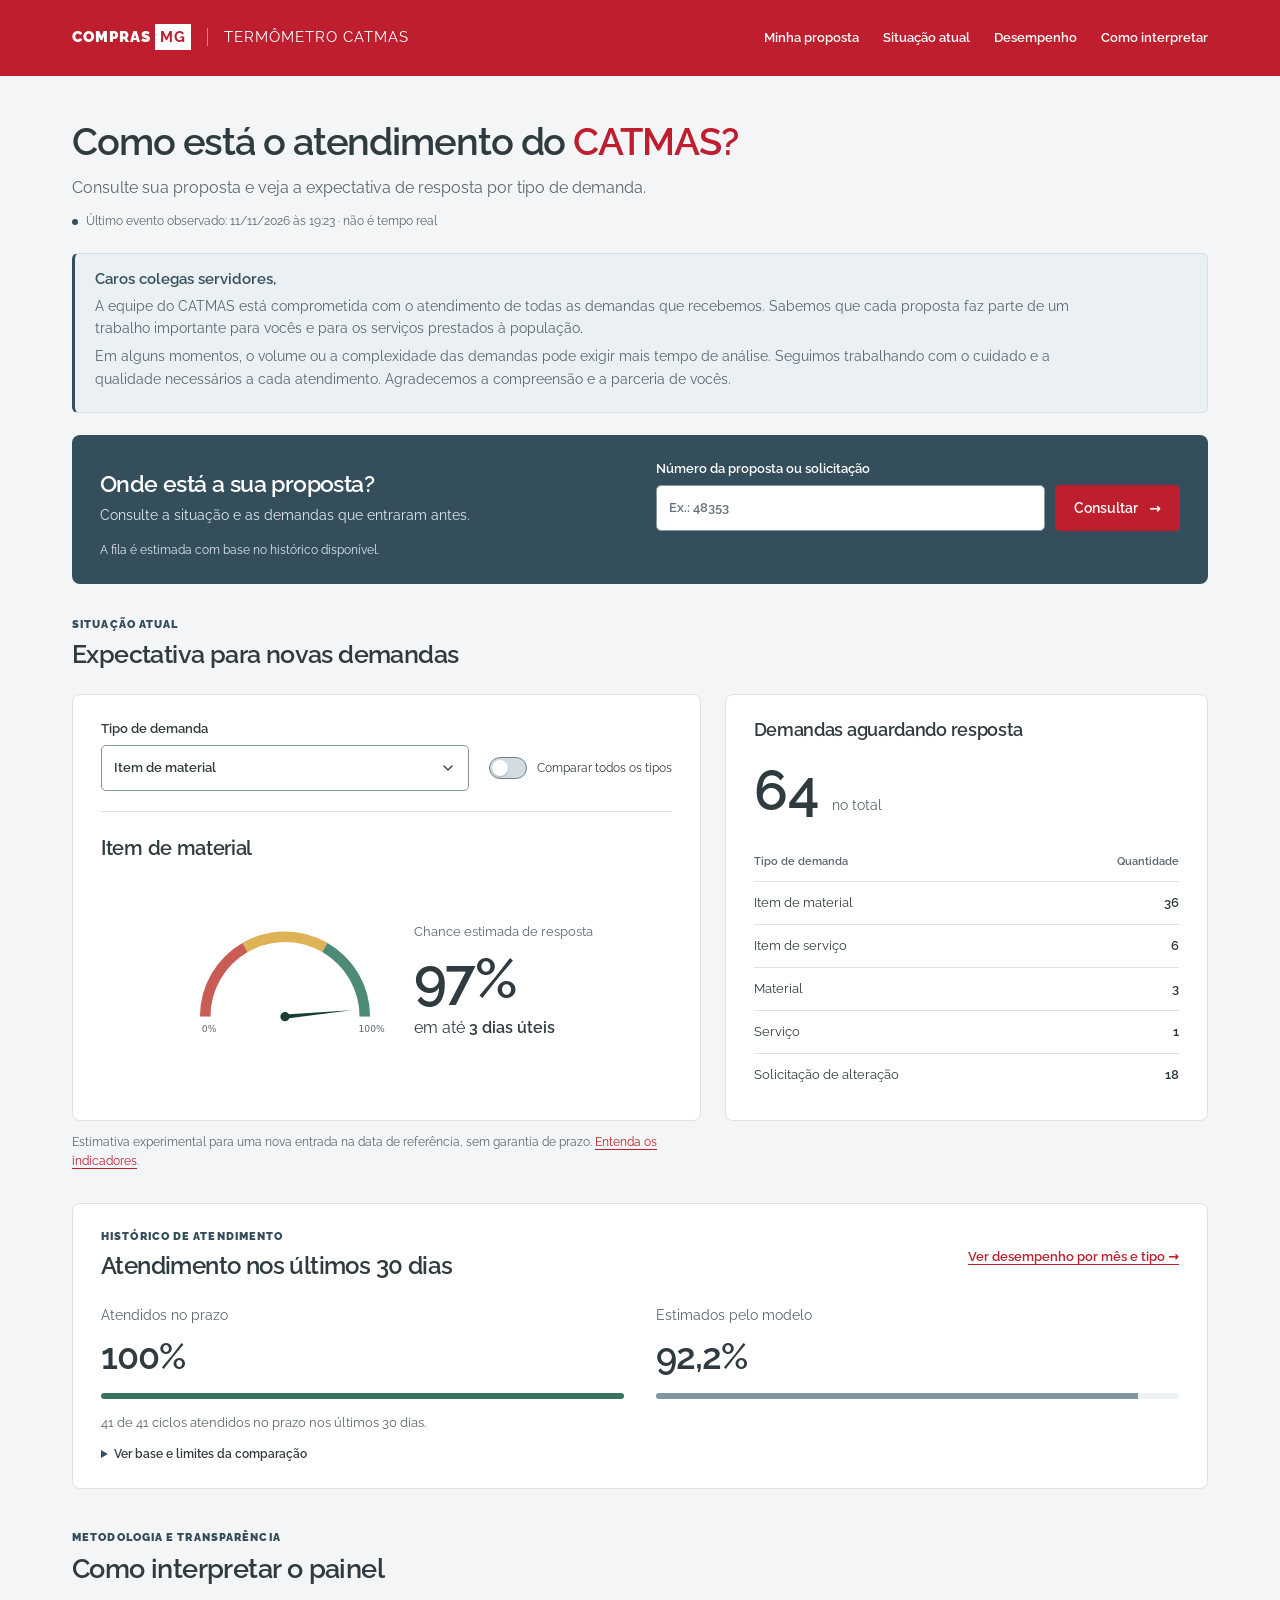
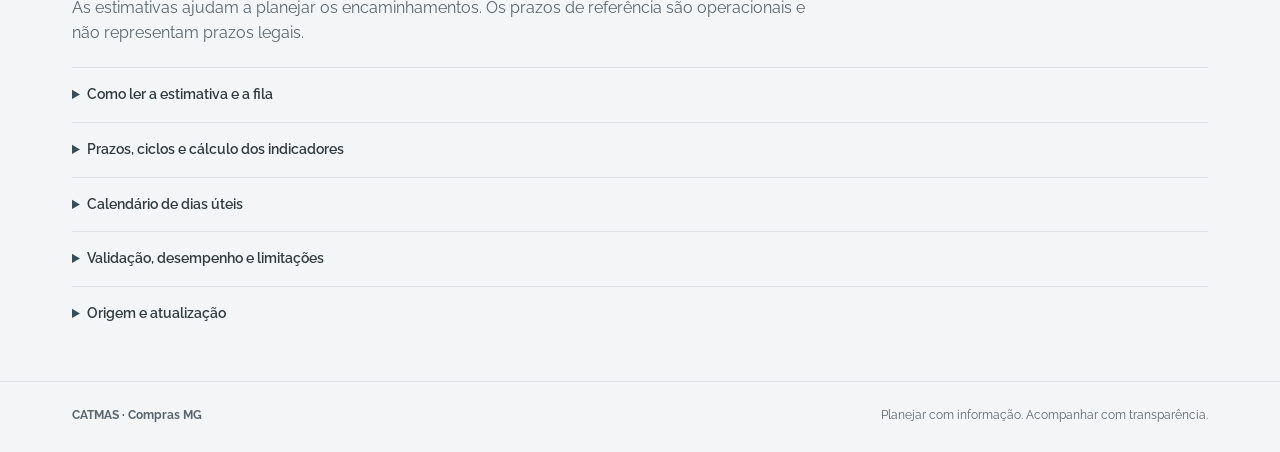
==== commit 945dc183: "Move Termômetro CATMAS para a identificação na barra superior" ====
--- a/index.html
+++ b/index.html
@@ -13,10 +13,9 @@
 </head>
 <body>
 <a class="skip-link" href="#conteudo">Ir para o conteúdo</a>
-<header><div class="header-inner"><a href="./" class="brand" aria-label="Compras MG · CATMAS">COMPRAS <b>MG</b><span>CATMAS</span></a><nav aria-label="Navegação principal"><a href="#consulta">Minha proposta</a><a href="#indicadores">Situação atual</a><a href="acompanhamento.html">Desempenho</a><a href="#metodo">Como interpretar</a></nav></div></header>
+<header><div class="header-inner"><a href="./" class="brand" aria-label="Compras MG · CATMAS">COMPRAS <b>MG</b><span>TERMÔMETRO CATMAS</span></a><nav aria-label="Navegação principal"><a href="#consulta">Minha proposta</a><a href="#indicadores">Situação atual</a><a href="acompanhamento.html">Desempenho</a><a href="#metodo">Como interpretar</a></nav></div></header>
 <main id="conteudo">
   <section class="intro" aria-labelledby="page-title">
-    <div class="eyebrow">TERMÔMETRO CATMAS</div>
     <h1 id="page-title">Como está o atendimento do <em>CATMAS?</em></h1>
     <p>Consulte sua proposta e veja a expectativa de resposta por tipo de demanda.</p>
     <div class="stamp"><span class="dot" aria-hidden="true"></span><span id="reference" role="status">Carregando dados…</span></div>
@@ -119,7 +118,7 @@
 </main>
 <footer><div class="footer-inner"><strong>CATMAS · Compras MG</strong><span>Planejar com informação. Acompanhar com transparência.</span></div></footer>
 <noscript><p class="noscript-note">Ative o JavaScript para carregar os indicadores e consultar sua proposta. A metodologia permanece disponível nesta página.</p></noscript>
-<script src="app.js?v=20261113-fila-1"></script>
+<script src="app.js?v=20261113-consulta-2"></script>
 <script type="module" src="resumo-desempenho.js?v=20261112-layout-1"></script>
 <script src="visualizacao.js?v=2"></script>
 </body>
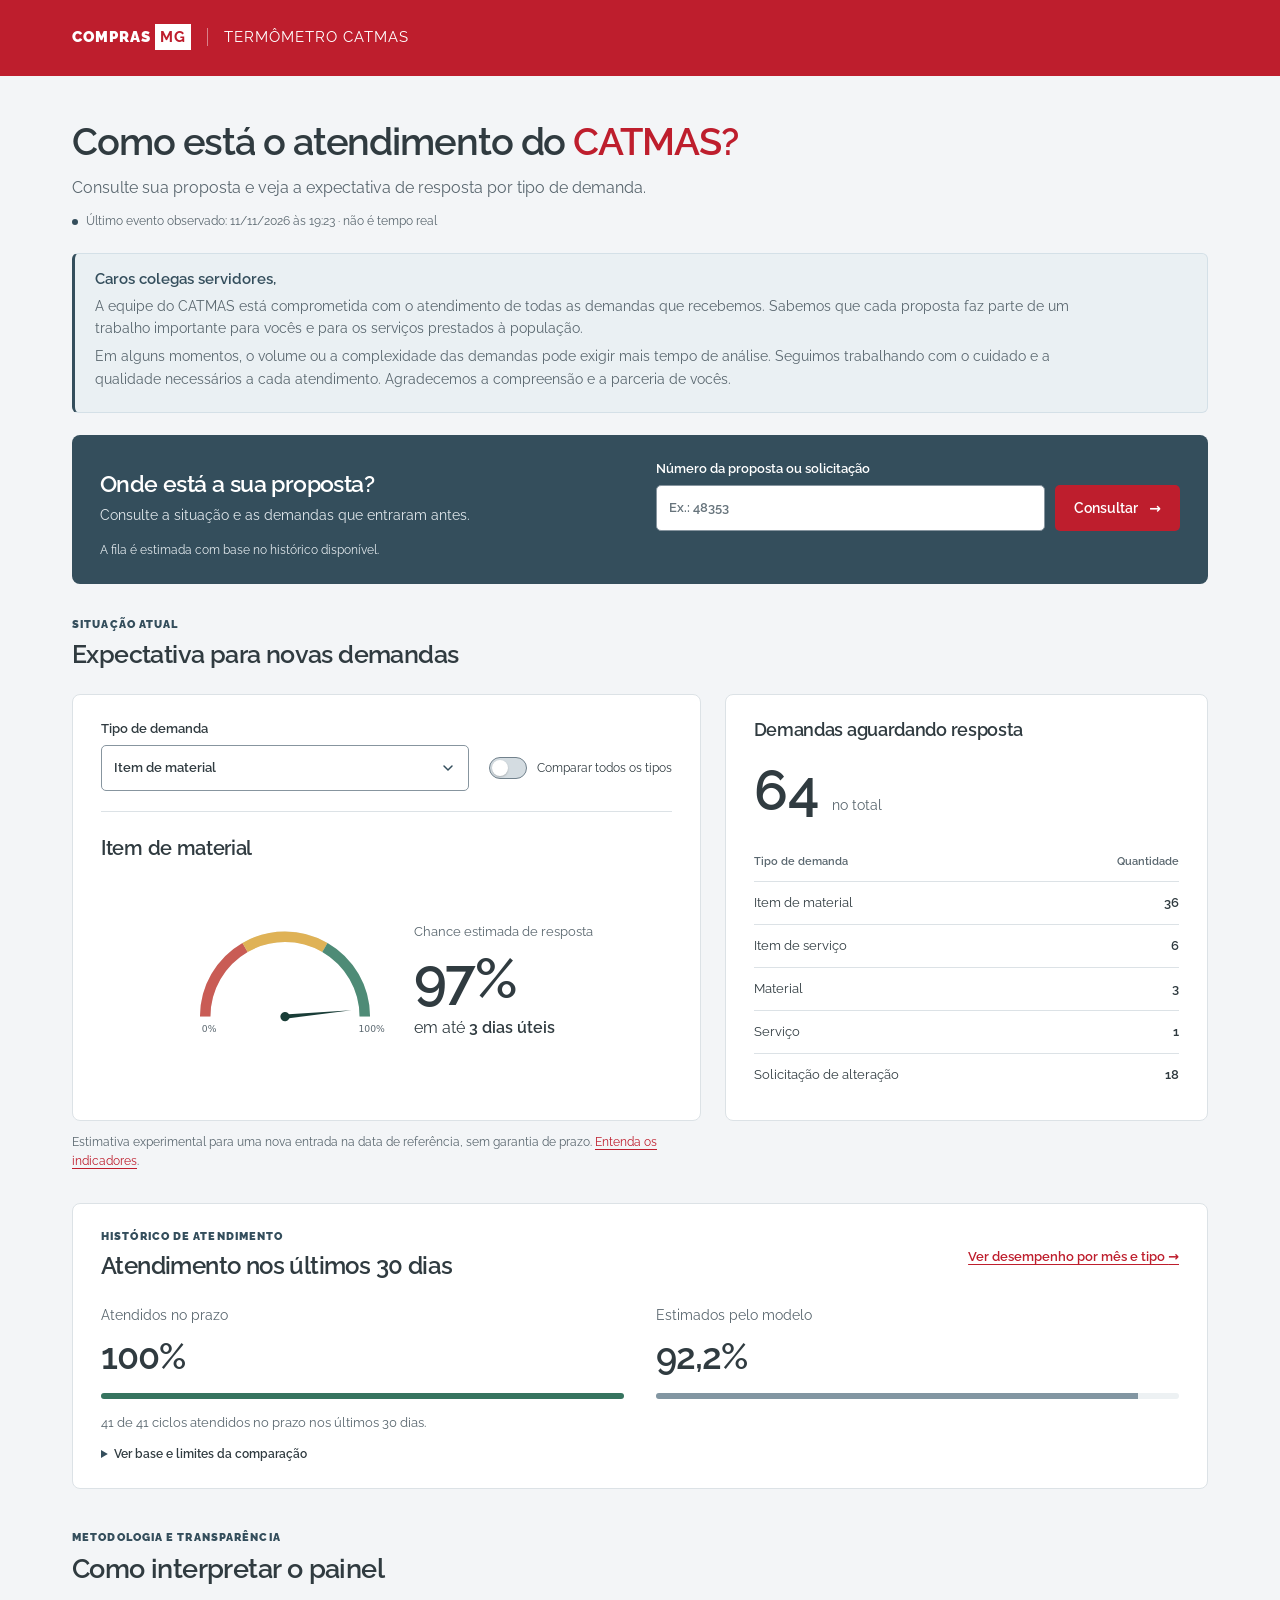
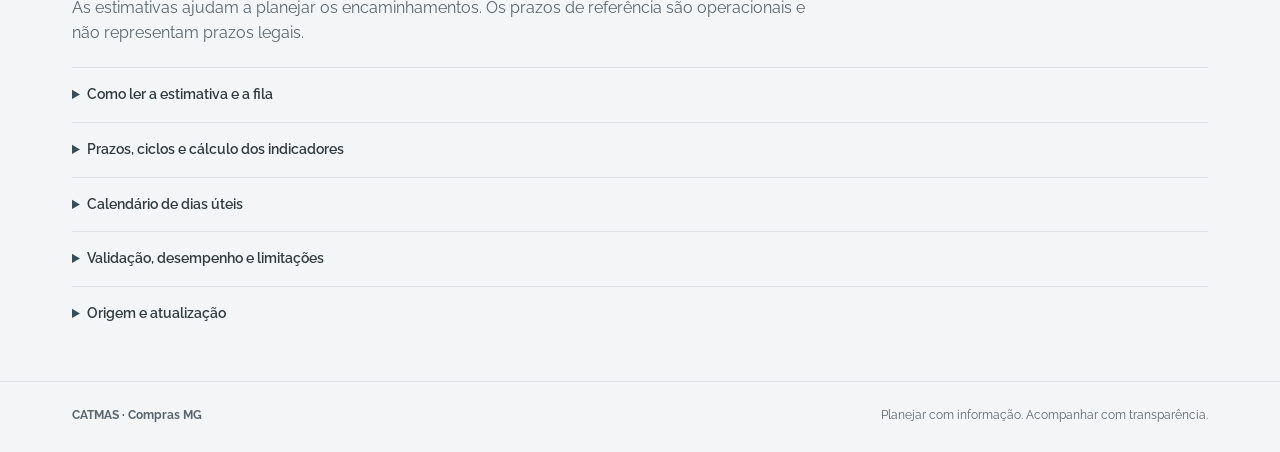
==== commit 7f46b848: "Remove links de navegação da barra superior" ====
--- a/index.html
+++ b/index.html
@@ -13,7 +13,7 @@
 </head>
 <body>
 <a class="skip-link" href="#conteudo">Ir para o conteúdo</a>
-<header><div class="header-inner"><a href="./" class="brand" aria-label="Compras MG · CATMAS">COMPRAS <b>MG</b><span>TERMÔMETRO CATMAS</span></a><nav aria-label="Navegação principal"><a href="#consulta">Minha proposta</a><a href="#indicadores">Situação atual</a><a href="acompanhamento.html">Desempenho</a><a href="#metodo">Como interpretar</a></nav></div></header>
+<header><div class="header-inner"><a href="./" class="brand" aria-label="Compras MG · CATMAS">COMPRAS <b>MG</b><span>TERMÔMETRO CATMAS</span></a></div></header>
 <main id="conteudo">
   <section class="intro" aria-labelledby="page-title">
     <h1 id="page-title">Como está o atendimento do <em>CATMAS?</em></h1>
